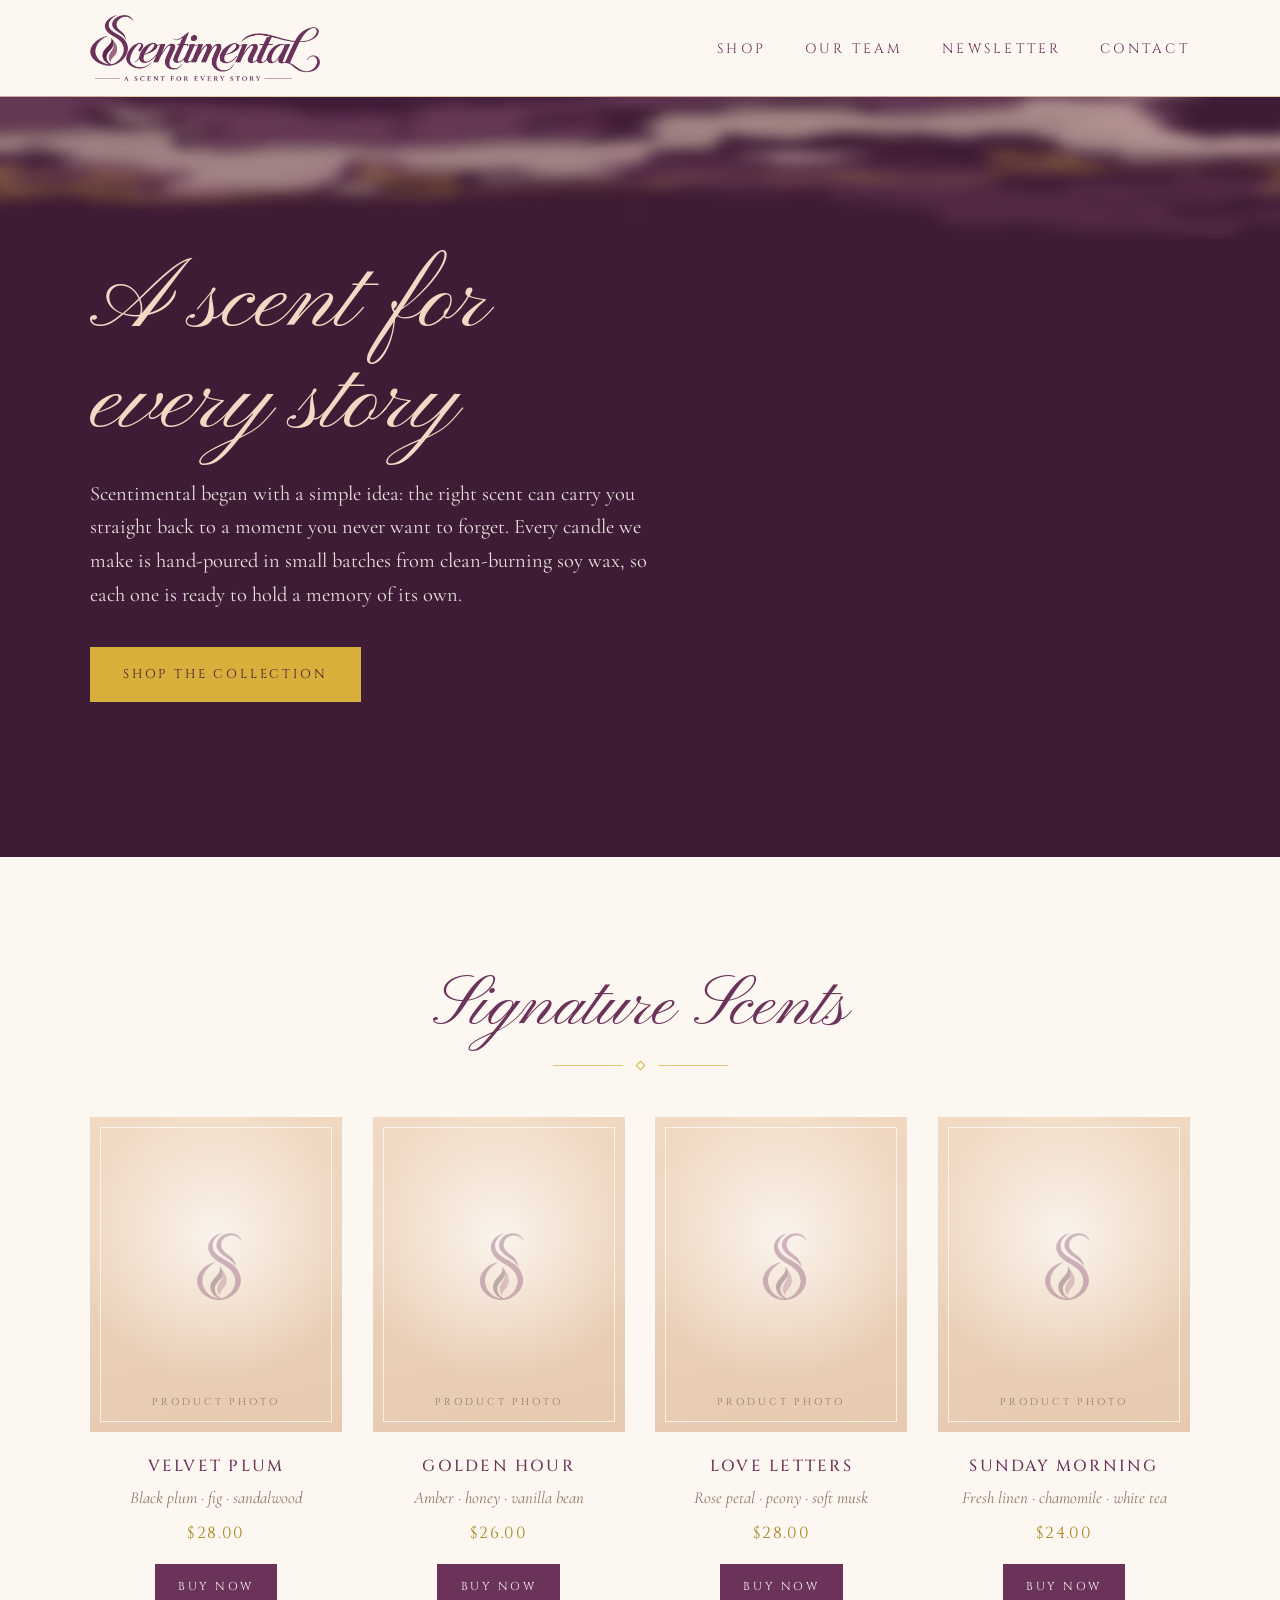
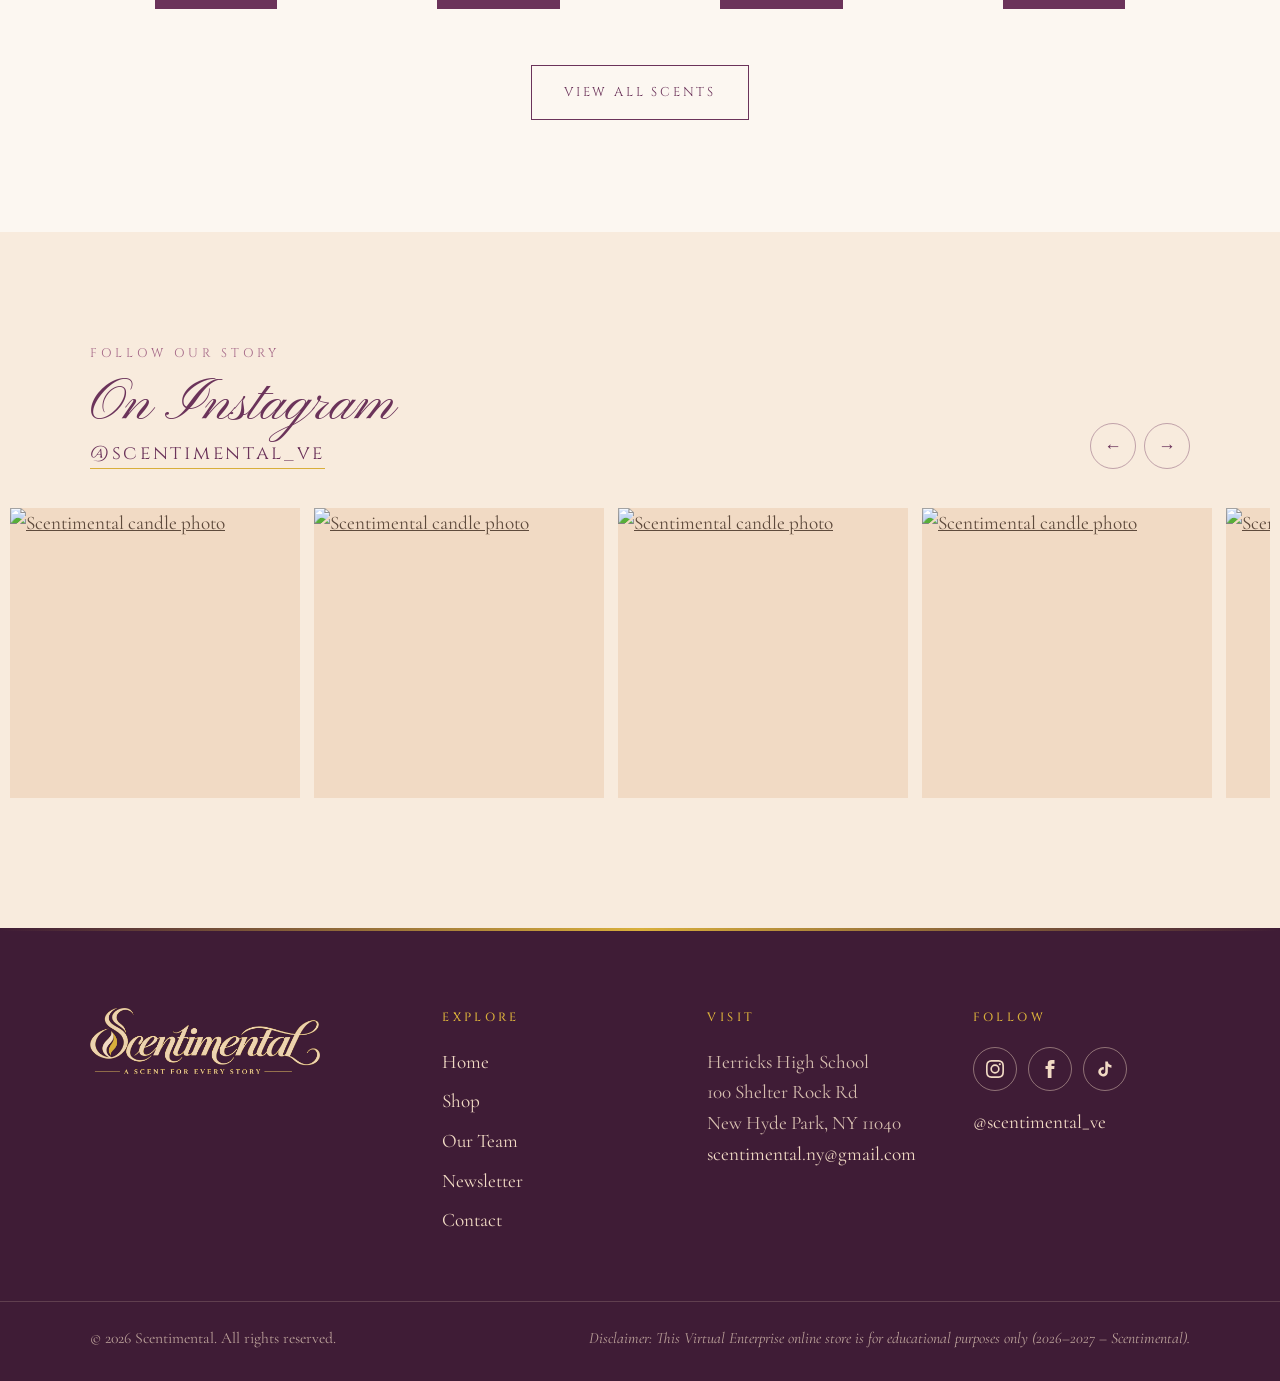
==== index.html @ 3fdb7b04 "oops i just realized this whole time it was not moved into the right folder" ====
<!doctype html>
<html lang="en">
<head>
  <meta charset="utf-8">
  <meta name="viewport" content="width=device-width, initial-scale=1">
  <title>Scentimental | A Scent for Every Story</title>
  <meta name="description" content="Hand-poured soy candles from Scentimental. A scent for every story.">
  <link rel="icon" type="image/png" href="assets/favicon.png">
  <link rel="preconnect" href="https://fonts.googleapis.com">
  <link rel="preconnect" href="https://fonts.gstatic.com" crossorigin>
  <link href="https://fonts.googleapis.com/css2?family=Cinzel:wght@400;500;600&family=Cormorant+Garamond:ital,wght@0,400;0,500;0,600;1,400;1,500&family=Pinyon+Script&display=swap" rel="stylesheet">
  <link rel="stylesheet" href="css/style.css">
</head>
<body>

  <header class="site-header">
    <div class="wrap">
      <a class="brand" href="index.html" aria-label="Scentimental home">
        <img src="assets/logo-wordmark.png" alt="Scentimental — A Scent for Every Story">
      </a>
      <button class="nav-toggle" aria-label="Open menu" aria-expanded="false" aria-controls="site-nav">
        <span></span><span></span><span></span>
      </button>
      <nav class="nav" id="site-nav" aria-label="Main">
        <ul><li><a href="shop.html">Shop</a></li><li><a href="team.html">Our Team</a></li><li><a href="newsletter.html">Newsletter</a></li><li><a href="contact.html">Contact</a></li></ul>
      </nav>
    </div>
    <div class="smoke" aria-hidden="true">
      <svg viewBox="0 0 1440 190" preserveAspectRatio="none" aria-hidden="true">
        <defs>
          <filter id="smokeA" x="-10%" y="-40%" width="120%" height="180%">
            <feTurbulence type="fractalNoise" baseFrequency="0.0045 0.035" numOctaves="3" seed="7"/>
            <feDisplacementMap in="SourceGraphic" scale="85" xChannelSelector="R" yChannelSelector="G"/>
            <feGaussianBlur stdDeviation="7"/>
          </filter>
        </defs>
        <g filter="url(#smokeA)"><path d="M-40 40 C 220 10, 380 90, 620 50 S 1020 10, 1240 60 S 1480 40, 1500 30" stroke="#A46787" stroke-width="26" stroke-opacity="0.38" fill="none" stroke-linecap="round"/><path d="M-40 80 C 160 50, 420 120, 700 85 S 1100 40, 1480 95" stroke="#F1DAC4" stroke-width="34" stroke-opacity="0.55" fill="none" stroke-linecap="round"/><path d="M100 120 C 340 90, 520 150, 820 115 S 1180 90, 1400 130" stroke="#D9AF3B" stroke-width="10" stroke-opacity="0.35" fill="none" stroke-linecap="round"/></g>
      </svg><svg viewBox="0 0 1440 190" preserveAspectRatio="none" aria-hidden="true">
        <defs>
          <filter id="smokeB" x="-10%" y="-40%" width="120%" height="180%">
            <feTurbulence type="fractalNoise" baseFrequency="0.0045 0.035" numOctaves="3" seed="23"/>
            <feDisplacementMap in="SourceGraphic" scale="85" xChannelSelector="R" yChannelSelector="G"/>
            <feGaussianBlur stdDeviation="7"/>
          </filter>
        </defs>
        <g filter="url(#smokeB)"><path d="M-40 60 C 260 100, 500 30, 760 70 S 1160 120, 1500 55" stroke="#6B335A" stroke-width="14" stroke-opacity="0.22" fill="none" stroke-linecap="round"/><path d="M60 105 C 300 140, 600 70, 900 110 S 1260 150, 1480 100" stroke="#A46787" stroke-width="22" stroke-opacity="0.28" fill="none" stroke-linecap="round"/></g>
      </svg>
    </div>
  </header>

  <main>

    <section class="hero" style="background-image:url('https://images.unsplash.com/photo-1476900164809-ff19b8ae5968?auto=format&fit=crop&w=2000&q=75')">
      <div class="wrap">
        <div class="hero-copy">
          <h1>A scent for every story</h1>
          <p>Scentimental began with a simple idea: the right scent can carry you straight back to a moment you never want to forget. Every candle we make is hand-poured in small batches from clean-burning soy wax, so each one is ready to hold a memory of its own.</p>
          <a class="btn btn--gold" href="shop.html">Shop the Collection</a>
        </div>
      </div>
    </section>

    <section class="section">
      <div class="wrap">
        <header class="section-head reveal">
          <h2 class="script-title">Signature Scents</h2>
          <div class="rule"><span></span></div>
        </header>
        <div class="products">
        <article class="product reveal">
          <div class="product-photo"><img src="assets/logo-mark.png" alt=""><small>Product photo</small></div>
          <h3>Velvet Plum</h3>
          <p class="notes">Black plum &middot; fig &middot; sandalwood</p>
          
          <p class="price">$28.00</p>
          <a class="btn btn--sm" href="#" aria-label="Buy Velvet Plum">Buy Now</a>
        </article>
        <article class="product reveal">
          <div class="product-photo"><img src="assets/logo-mark.png" alt=""><small>Product photo</small></div>
          <h3>Golden Hour</h3>
          <p class="notes">Amber &middot; honey &middot; vanilla bean</p>
          
          <p class="price">$26.00</p>
          <a class="btn btn--sm" href="#" aria-label="Buy Golden Hour">Buy Now</a>
        </article>
        <article class="product reveal">
          <div class="product-photo"><img src="assets/logo-mark.png" alt=""><small>Product photo</small></div>
          <h3>Love Letters</h3>
          <p class="notes">Rose petal &middot; peony &middot; soft musk</p>
          
          <p class="price">$28.00</p>
          <a class="btn btn--sm" href="#" aria-label="Buy Love Letters">Buy Now</a>
        </article>
        <article class="product reveal">
          <div class="product-photo"><img src="assets/logo-mark.png" alt=""><small>Product photo</small></div>
          <h3>Sunday Morning</h3>
          <p class="notes">Fresh linen &middot; chamomile &middot; white tea</p>
          
          <p class="price">$24.00</p>
          <a class="btn btn--sm" href="#" aria-label="Buy Sunday Morning">Buy Now</a>
        </article>
        </div>
        <div class="center-cta reveal"><a class="btn btn--ghost" href="shop.html">View All Scents</a></div>
      </div>
    </section>

    <section class="section section--sand">
      <div class="wrap">
        <div class="insta-head reveal">
          <div>
            <p class="eyebrow">Follow our story</p>
            <h2 class="script-title">On Instagram</h2>
            <a class="insta-handle" href="https://www.instagram.com/scentimental_ve/" target="_blank" rel="noopener">@scentimental_ve</a>
          </div>
          <div class="insta-controls">
            <button type="button" data-scroll="-1" aria-label="Scroll gallery left">&larr;</button>
            <button type="button" data-scroll="1" aria-label="Scroll gallery right">&rarr;</button>
          </div>
        </div>
      </div>
      <div class="insta-track">
        <a href="https://www.instagram.com/scentimental_ve/" target="_blank" rel="noopener" aria-label="View post on Instagram"><img src="https://images.unsplash.com/photo-1613068431228-8cb6a1e92573?auto=format&fit=crop&w=600&h=600&q=70" alt="Scentimental candle photo" loading="lazy"></a>
        <a href="https://www.instagram.com/scentimental_ve/" target="_blank" rel="noopener" aria-label="View post on Instagram"><img src="https://images.unsplash.com/photo-1602952706017-f3cc19eb98af?auto=format&fit=crop&w=600&h=600&q=70" alt="Scentimental candle photo" loading="lazy"></a>
        <a href="https://www.instagram.com/scentimental_ve/" target="_blank" rel="noopener" aria-label="View post on Instagram"><img src="https://images.unsplash.com/photo-1643716991951-285e23e35961?auto=format&fit=crop&w=600&h=600&q=70" alt="Scentimental candle photo" loading="lazy"></a>
        <a href="https://www.instagram.com/scentimental_ve/" target="_blank" rel="noopener" aria-label="View post on Instagram"><img src="https://images.unsplash.com/photo-1707839568938-f9b50bb88454?auto=format&fit=crop&w=600&h=600&q=70" alt="Scentimental candle photo" loading="lazy"></a>
        <a href="https://www.instagram.com/scentimental_ve/" target="_blank" rel="noopener" aria-label="View post on Instagram"><img src="https://images.unsplash.com/photo-1760804876257-f073f77f2bcf?auto=format&fit=crop&w=600&h=600&q=70" alt="Scentimental candle photo" loading="lazy"></a>
        <a href="https://www.instagram.com/scentimental_ve/" target="_blank" rel="noopener" aria-label="View post on Instagram"><img src="https://images.unsplash.com/photo-1601479604588-68d9e6d386b5?auto=format&fit=crop&w=600&h=600&q=70" alt="Scentimental candle photo" loading="lazy"></a>
        <a href="https://www.instagram.com/scentimental_ve/" target="_blank" rel="noopener" aria-label="View post on Instagram"><img src="https://images.unsplash.com/photo-1707839568443-912e7206c726?auto=format&fit=crop&w=600&h=600&q=70" alt="Scentimental candle photo" loading="lazy"></a>
        <a href="https://www.instagram.com/scentimental_ve/" target="_blank" rel="noopener" aria-label="View post on Instagram"><img src="https://images.unsplash.com/photo-1637508858752-f047b38a0dd8?auto=format&fit=crop&w=600&h=600&q=70" alt="Scentimental candle photo" loading="lazy"></a>
        <a href="https://www.instagram.com/scentimental_ve/" target="_blank" rel="noopener" aria-label="View post on Instagram"><img src="https://images.unsplash.com/photo-1602523961358-f9f03dd557db?auto=format&fit=crop&w=600&h=600&q=70" alt="Scentimental candle photo" loading="lazy"></a>
      </div>
    </section>

  </main>

  <footer class="site-footer">
    <div class="wrap footer-grid">
      <div class="footer-brand">
        <a href="index.html"><img src="assets/logo-wordmark-light.png" alt="Scentimental"></a>
      </div>
      <div>
        <h4>Explore</h4>
        <ul><li><a href="index.html">Home</a></li><li><a href="shop.html">Shop</a></li><li><a href="team.html">Our Team</a></li><li><a href="newsletter.html">Newsletter</a></li><li><a href="contact.html">Contact</a></li></ul>
      </div>
      <div>
        <h4>Visit</h4>
        <address>
          Herricks High School<br>
          100 Shelter Rock Rd<br>
          New Hyde Park, NY 11040<br>
          <a href="mailto:scentimental.ny@gmail.com">scentimental.ny@gmail.com</a>
        </address>
      </div>
      <div>
        <h4>Follow</h4>
        <div class="socials"><a href="https://www.instagram.com/scentimental_ve/" target="_blank" rel="noopener" aria-label="Scentimental on Instagram"><svg viewBox="0 0 24 24" aria-hidden="true"><path d="M12 2.2c3.2 0 3.6 0 4.8.1 3.3.1 4.8 1.7 4.9 4.9.1 1.3.1 1.6.1 4.8s0 3.6-.1 4.8c-.1 3.2-1.7 4.8-4.9 4.9-1.3.1-1.6.1-4.8.1s-3.6 0-4.8-.1c-3.3-.1-4.8-1.7-4.9-4.9C2.2 15.6 2.2 15.2 2.2 12s0-3.6.1-4.8C2.4 3.9 3.9 2.4 7.2 2.3 8.4 2.2 8.8 2.2 12 2.2zM12 0C8.7 0 8.3 0 7.1.1 2.7.3.3 2.7.1 7.1 0 8.3 0 8.7 0 12s0 3.7.1 4.9c.2 4.4 2.6 6.8 7 7 1.2.1 1.6.1 4.9.1s3.7 0 4.9-.1c4.4-.2 6.8-2.6 7-7 .1-1.2.1-1.6.1-4.9s0-3.7-.1-4.9c-.2-4.4-2.6-6.8-7-7C15.7 0 15.3 0 12 0zm0 5.8a6.2 6.2 0 100 12.4 6.2 6.2 0 000-12.4zM12 16a4 4 0 110-8 4 4 0 010 8zm6.4-11.8a1.4 1.4 0 100 2.9 1.4 1.4 0 000-2.9z"/></svg></a><a href="https://www.facebook.com/" target="_blank" rel="noopener" aria-label="Scentimental on Facebook"><svg viewBox="0 0 24 24" aria-hidden="true"><path d="M9 8H6v4h3v12h5V12h3.6l.4-4h-4V6.3c0-1 .2-1.3 1.1-1.3H18V0h-3.8C10.6 0 9 1.6 9 4.6V8z"/></svg></a><a href="https://www.tiktok.com/" target="_blank" rel="noopener" aria-label="Scentimental on TikTok"><svg viewBox="0 0 24 24" aria-hidden="true"><path d="M19.6 6.7a4.8 4.8 0 01-3.8-4.2V2h-3.4v13.7a2.9 2.9 0 01-5.2 1.7 2.9 2.9 0 013.2-4.5V9.4a6.3 6.3 0 00-5.4 10.7 6.3 6.3 0 0010.8-4.4V8.7a8.2 8.2 0 004.8 1.5V6.8a4.8 4.8 0 01-1-.1z"/></svg></a></div>
        <p style="margin:1rem 0 0"><a href="https://www.instagram.com/scentimental_ve/" target="_blank" rel="noopener">@scentimental_ve</a></p>
      </div>
    </div>
    <div class="footer-base">
      <div class="wrap">
        <span>&copy; <span data-year>2026</span> Scentimental. All rights reserved.</span>
        <span class="disclaimer">Disclaimer: This Virtual Enterprise online store is for educational purposes only (2026&ndash;2027 &ndash; Scentimental).</span>
      </div>
    </div>
  </footer>

  <script src="js/main.js"></script>
</body>
</html>
---- css/style.css ----
/* ==========================================================
   Scentimental — "A Scent for Every Story"
   Palette
     light brown   #F1DAC4
     medium brown  #8F7663
     gold          #D9AF3B
     plum (logo)   #6B335A
     light purple  #A46787
   Type (matched to the logo)
     script   Pinyon Script   – the "Scentimental" wordmark
     caps     Cinzel          – the "A SCENT FOR EVERY STORY" tagline
     text     Cormorant Garamond
   ========================================================== */

:root {
  --sand: #F1DAC4;
  --sand-soft: #F8EBDD;
  --paper: #FCF7F1;
  --umber: #8F7663;
  --umber-deep: #5E4A3C;
  --gold: #D9AF3B;
  --gold-deep: #A9831F;
  --plum: #6B335A;
  --plum-deep: #3F1C36;
  --mauve: #A46787;
  --mauve-soft: #E9D3DA;

  --script: "Pinyon Script", cursive;
  --caps: "Cinzel", Georgia, serif;
  --text: "Cormorant Garamond", Georgia, serif;

  --wrap: 1180px;
  --gutter: clamp(16px, 4vw, 40px);
}

*,
*::before,
*::after { box-sizing: border-box; }

html { scroll-behavior: smooth; }

body {
  margin: 0;
  background: var(--paper);
  color: var(--umber-deep);
  font-family: var(--text);
  font-size: 1.2rem;
  line-height: 1.65;
  -webkit-font-smoothing: antialiased;
  overflow-x: hidden;
}

img { max-width: 100%; display: block; }
a { color: inherit; }

.wrap {
  width: 100%;
  max-width: var(--wrap);
  margin: 0 auto;
  padding: 0 var(--gutter);
}

/* ---------- shared type ---------- */

.eyebrow {
  font-family: var(--caps);
  font-size: .78rem;
  letter-spacing: .32em;
  text-transform: uppercase;
  color: var(--mauve);
  margin: 0 0 .6rem;
}

.script-title {
  font-family: var(--script);
  font-weight: 400;
  color: var(--plum);
  font-size: clamp(2.8rem, 6vw, 4.4rem);
  line-height: 1.1;
  margin: 0;
}

.section-head {
  text-align: center;
  margin: 0 auto 3rem;
  max-width: 640px;
}

.section-head p {
  margin: .8rem 0 0;
  color: var(--umber);
  font-style: italic;
}

/* the ruled line + gold diamond under titles, borrowed from the tagline rules */
.rule {
  display: flex;
  align-items: center;
  justify-content: center;
  gap: 14px;
  margin: 1rem auto 0;
  color: var(--gold);
}
.rule::before,
.rule::after {
  content: "";
  height: 1px;
  width: 70px;
  background: currentColor;
  opacity: .7;
}
.rule span {
  width: 7px;
  height: 7px;
  transform: rotate(45deg);
  border: 1px solid currentColor;
}

/* ---------- buttons ---------- */

.btn {
  display: inline-flex;
  align-items: center;
  justify-content: center;
  gap: .6em;
  font-family: var(--caps);
  font-size: .8rem;
  letter-spacing: .22em;
  text-transform: uppercase;
  text-decoration: none;
  padding: 1rem 2rem;
  border: 1px solid var(--plum);
  background: var(--plum);
  color: var(--paper);
  cursor: pointer;
  transition: background .3s, color .3s, border-color .3s;
}
.btn:hover { background: var(--plum-deep); border-color: var(--plum-deep); }

.btn--gold {
  background: var(--gold);
  border-color: var(--gold);
  color: var(--plum-deep);
}
.btn--gold:hover { background: #E7C25A; border-color: #E7C25A; }

.btn--ghost {
  background: transparent;
  color: var(--plum);
}
.btn--ghost:hover { background: var(--plum); color: var(--paper); }

.btn--sm { padding: .75rem 1.4rem; font-size: .72rem; }

/* ---------- announcement + header ---------- */

.announce {
  background: var(--plum-deep);
  color: var(--sand);
  text-align: center;
  font-family: var(--caps);
  font-size: .68rem;
  letter-spacing: .28em;
  text-transform: uppercase;
  padding: .55rem var(--gutter);
}
.announce em { color: var(--gold); font-style: normal; }

.site-header {
  position: relative;
  z-index: 20;
  background: var(--paper);
  border-bottom: 1px solid rgba(169, 131, 31, .35);
}

.site-header .wrap {
  display: flex;
  align-items: center;
  justify-content: space-between;
  gap: 2rem;
  min-height: 96px;
}

.brand img { height: 66px; width: auto; }

.nav ul {
  list-style: none;
  display: flex;
  gap: clamp(1.4rem, 3vw, 2.8rem);
  margin: 0;
  padding: 0;
}

.nav a {
  position: relative;
  font-family: var(--caps);
  font-size: .85rem;
  letter-spacing: .24em;
  text-transform: uppercase;
  text-decoration: none;
  color: var(--plum);
  padding: .4rem 0;
}
.nav a::after {
  content: "";
  position: absolute;
  left: 50%;
  bottom: -2px;
  width: 0;
  height: 1px;
  background: var(--gold);
  transition: width .35s, left .35s;
}
.nav a:hover::after,
.nav a[aria-current="page"]::after { width: 100%; left: 0; }
.nav a[aria-current="page"] { color: var(--plum-deep); }

.nav-toggle {
  display: none;
  background: none;
  border: 0;
  padding: 10px;
  cursor: pointer;
}
.nav-toggle span {
  display: block;
  width: 26px;
  height: 1.5px;
  background: var(--plum);
  margin: 6px 0;
  transition: transform .3s, opacity .3s;
}

/* smoke curling out from under the navbar */
.smoke {
  position: absolute;
  left: 0;
  right: 0;
  top: 100%;
  height: 150px;
  overflow: hidden;
  pointer-events: none;
}
.smoke svg {
  position: absolute;
  top: -30px;
  left: -10%;
  width: 120%;
  height: 190px;
  animation: drift 26s ease-in-out infinite alternate;
}
.smoke svg + svg {
  animation-duration: 34s;
  animation-direction: alternate-reverse;
  opacity: .7;
}
@keyframes drift {
  from { transform: translateX(-3%) scaleY(1); }
  to   { transform: translateX(3%)  scaleY(1.12); }
}

/* ---------- page banner (inner pages) ---------- */

.page-banner {
  position: relative;
  text-align: center;
  padding: clamp(5rem, 10vw, 7.5rem) var(--gutter) clamp(3rem, 6vw, 4.5rem);
  background:
    radial-gradient(ellipse at 15% 0%, rgba(164, 103, 135, .22), transparent 55%),
    radial-gradient(ellipse at 90% 100%, rgba(217, 175, 59, .18), transparent 50%),
    var(--sand-soft);
  border-bottom: 1px solid rgba(169, 131, 31, .3);
}
.page-banner p {
  max-width: 560px;
  margin: 1rem auto 0;
  font-style: italic;
  color: var(--umber);
}

/* ---------- hero ---------- */

.hero {
  position: relative;
  min-height: min(88vh, 760px);
  display: flex;
  align-items: center;
  color: var(--paper);
  background: var(--plum-deep) center / cover no-repeat;
}
.hero::before {
  content: "";
  position: absolute;
  inset: 0;
  background:
    linear-gradient(90deg, rgba(63, 28, 54, .88) 0%, rgba(63, 28, 54, .62) 45%, rgba(63, 28, 54, .1) 100%),
    linear-gradient(0deg, rgba(63, 28, 54, .45), transparent 40%);
}
.hero .wrap { position: relative; padding-top: 5rem; padding-bottom: 5rem; }

.hero-copy { max-width: 560px; }
.hero .eyebrow { color: var(--gold); }

.hero h1 {
  font-family: var(--script);
  font-weight: 400;
  font-size: clamp(3.4rem, 8vw, 6.2rem);
  line-height: 1.02;
  margin: 0 0 1.4rem;
  color: var(--sand);
}
.hero h1 .amp { color: var(--gold); }

.hero p {
  font-size: 1.28rem;
  color: rgba(252, 247, 241, .9);
  margin: 0 0 2.2rem;
}

.hero-sign {
  display: block;
  margin-top: -1.2rem;
  margin-bottom: 2.2rem;
  font-family: var(--script);
  font-size: 1.8rem;
  color: var(--gold);
}

/* ---------- product cards ---------- */

.section { padding: clamp(4.5rem, 9vw, 7rem) 0; }
.section--sand { background: var(--sand-soft); }

.products {
  display: grid;
  grid-template-columns: repeat(4, 1fr);
  gap: clamp(1.2rem, 2.4vw, 2rem);
}

.product { display: flex; flex-direction: column; text-align: center; }

.product-photo {
  position: relative;
  aspect-ratio: 4 / 5;
  background:
    radial-gradient(circle at 50% 38%, rgba(252, 247, 241, .9), transparent 62%),
    linear-gradient(170deg, var(--sand), #E6C9AF);
  display: grid;
  place-items: center;
  overflow: hidden;
  margin-bottom: 1.3rem;
}
.product-photo::after {
  content: "";
  position: absolute;
  inset: 10px;
  border: 1px solid rgba(255, 255, 255, .7);
  pointer-events: none;
}
.product-photo img {
  width: 34%;
  opacity: .32;
  transition: transform .6s, opacity .6s;
}
.product:hover .product-photo img { transform: translateY(-6px); opacity: .45; }
.product-photo small {
  position: absolute;
  bottom: 22px;
  left: 0;
  right: 0;
  font-family: var(--caps);
  font-size: .62rem;
  letter-spacing: .3em;
  text-transform: uppercase;
  color: var(--umber);
}

.tag {
  position: absolute;
  top: 20px;
  left: 20px;
  z-index: 1;
  font-family: var(--caps);
  font-size: .6rem;
  letter-spacing: .2em;
  text-transform: uppercase;
  background: var(--plum);
  color: var(--sand);
  padding: .35rem .7rem;
}

.product h3 {
  font-family: var(--caps);
  font-weight: 500;
  font-size: 1rem;
  letter-spacing: .14em;
  text-transform: uppercase;
  color: var(--plum);
  margin: 0 0 .3rem;
}
.product .notes {
  font-style: italic;
  color: var(--umber);
  font-size: 1.05rem;
  margin: 0 0 .5rem;
}
.product .desc {
  font-size: 1.05rem;
  margin: 0 0 .8rem;
  line-height: 1.5;
}
.product .price {
  font-family: var(--caps);
  font-size: 1rem;
  letter-spacing: .1em;
  color: var(--gold-deep);
  margin: 0 0 1.1rem;
}
.product .btn { margin-top: auto; align-self: center; }

.center-cta { text-align: center; margin-top: 3.5rem; }

/* ---------- shop extras ---------- */

.filters {
  display: flex;
  flex-wrap: wrap;
  justify-content: center;
  gap: .6rem;
  margin: -1rem 0 3rem;
}
.filters button {
  font-family: var(--caps);
  font-size: .72rem;
  letter-spacing: .2em;
  text-transform: uppercase;
  background: transparent;
  color: var(--plum);
  border: 1px solid rgba(107, 51, 90, .35);
  padding: .65rem 1.2rem;
  cursor: pointer;
  transition: all .25s;
}
.filters button:hover { border-color: var(--plum); }
.filters button[aria-pressed="true"] { background: var(--plum); color: var(--sand); border-color: var(--plum); }

.product[hidden] { display: none; }

.perks {
  display: grid;
  grid-template-columns: repeat(3, 1fr);
  border-top: 1px solid rgba(169, 131, 31, .35);
  border-bottom: 1px solid rgba(169, 131, 31, .35);
  margin-top: 5rem;
}
.perks div {
  padding: 2rem 1.5rem;
  text-align: center;
}
.perks div + div { border-left: 1px solid rgba(169, 131, 31, .35); }
.perks h4 {
  font-family: var(--caps);
  font-weight: 500;
  font-size: .8rem;
  letter-spacing: .24em;
  text-transform: uppercase;
  color: var(--plum);
  margin: 0 0 .4rem;
}
.perks p { margin: 0; font-size: 1.05rem; color: var(--umber); font-style: italic; }

.gift {
  display: grid;
  grid-template-columns: 1fr 1fr;
  margin-top: 5rem;
  background: var(--plum);
  color: var(--sand);
}
.gift-art {
  min-height: 340px;
  background: center / cover no-repeat;
}
.gift-copy { padding: clamp(2rem, 5vw, 4rem); align-self: center; }
.gift-copy .eyebrow { color: var(--gold); }
.gift-copy h2 {
  font-family: var(--script);
  font-weight: 400;
  font-size: clamp(2.6rem, 5vw, 3.6rem);
  line-height: 1.1;
  margin: 0 0 1rem;
  color: var(--sand);
}
.gift-copy p { margin: 0 0 1rem; color: rgba(241, 218, 196, .88); }
.gift-copy .price { font-family: var(--caps); color: var(--gold); letter-spacing: .1em; margin-bottom: 1.6rem; }

/* ---------- instagram ---------- */

.insta-head {
  display: flex;
  align-items: flex-end;
  justify-content: space-between;
  gap: 2rem;
  margin-bottom: 2.4rem;
}
.insta-head .script-title { font-size: clamp(2.4rem, 5vw, 3.6rem); }
.insta-handle {
  font-family: var(--caps);
  letter-spacing: .14em;
  color: var(--plum);
  text-decoration: none;
  border-bottom: 1px solid var(--gold);
  padding-bottom: 2px;
}
.insta-handle:hover { color: var(--mauve); }

.insta-controls { display: flex; gap: .5rem; }
.insta-controls button {
  width: 46px;
  height: 46px;
  border-radius: 50%;
  border: 1px solid rgba(107, 51, 90, .4);
  background: transparent;
  color: var(--plum);
  font-size: 1.1rem;
  cursor: pointer;
  transition: all .25s;
}
.insta-controls button:hover { background: var(--plum); color: var(--sand); border-color: var(--plum); }

.insta-track {
  display: grid;
  grid-auto-flow: column;
  grid-auto-columns: clamp(220px, 24vw, 290px);
  gap: 14px;
  overflow-x: auto;
  scroll-snap-type: x mandatory;
  scrollbar-width: thin;
  scrollbar-color: var(--mauve) transparent;
  padding: 0 var(--gutter) 18px;
  max-width: calc(var(--wrap) + 2 * var(--gutter));
  margin: 0 auto;
}
.insta-track a {
  position: relative;
  aspect-ratio: 1;
  scroll-snap-align: start;
  overflow: hidden;
  background: var(--sand);
}
.insta-track img {
  width: 100%;
  height: 100%;
  object-fit: cover;
  transition: transform .7s;
}
.insta-track a::after {
  content: "";
  position: absolute;
  inset: 0;
  background: rgba(63, 28, 54, .55) url("../assets/icon-instagram-light.svg") center / 34px no-repeat;
  opacity: 0;
  transition: opacity .35s;
}
.insta-track a:hover img { transform: scale(1.06); }
.insta-track a:hover::after,
.insta-track a:focus-visible::after { opacity: 1; }

/* ---------- team ---------- */

.group-photo {
  position: relative;
  aspect-ratio: 21 / 9;
  max-width: 1040px;
  margin: 0 auto;
  background:
    radial-gradient(ellipse at 50% 45%, rgba(252, 247, 241, .85), transparent 65%),
    linear-gradient(160deg, var(--sand), var(--mauve-soft));
  display: grid;
  place-items: center;
  text-align: center;
  outline: 1px solid rgba(169, 131, 31, .5);
  outline-offset: 10px;
}
.group-photo img { width: 70px; opacity: .4; margin: 0 auto .8rem; }
.group-photo span {
  font-family: var(--caps);
  font-size: .72rem;
  letter-spacing: .3em;
  text-transform: uppercase;
  color: var(--umber);
}
.group-caption {
  text-align: center;
  font-style: italic;
  color: var(--umber);
  margin: 2rem 0 0;
}

.dept { padding: 4.5rem 0 0; }
.dept:last-of-type { padding-bottom: 6rem; }

.dept-head {
  display: flex;
  align-items: baseline;
  gap: 1.2rem;
  margin-bottom: 2.4rem;
}
.dept-head .num {
  font-family: var(--caps);
  font-size: .8rem;
  letter-spacing: .2em;
  color: var(--gold-deep);
}
.dept-head h2 {
  font-family: var(--script);
  font-weight: 400;
  font-size: clamp(2.4rem, 4.5vw, 3.2rem);
  color: var(--plum);
  margin: 0;
  line-height: 1.1;
  white-space: nowrap;
}
.dept-head::after {
  content: "";
  flex: 1;
  height: 1px;
  background: linear-gradient(90deg, rgba(169, 131, 31, .55), transparent);
  align-self: center;
}

.people {
  display: grid;
  grid-template-columns: repeat(5, 1fr);
  gap: clamp(1rem, 2.4vw, 2rem);
}
.people--3 { grid-template-columns: repeat(3, minmax(0, 260px)); justify-content: center; gap: clamp(1.4rem, 4vw, 3.5rem); }
.people--2 { grid-template-columns: repeat(2, minmax(0, 240px)); justify-content: center; gap: clamp(1.4rem, 4vw, 3.5rem); }
.people--3s { grid-template-columns: repeat(3, minmax(0, 240px)); justify-content: center; gap: clamp(1.4rem, 4vw, 3.5rem); }

.person { text-align: center; }
.portrait {
  aspect-ratio: 3 / 4;
  border-radius: 999px 999px 0 0;
  background:
    radial-gradient(circle at 50% 36%, rgba(252, 247, 241, .9) 0 18%, transparent 19%),
    radial-gradient(ellipse at 50% 100%, rgba(252, 247, 241, .75) 0 38%, transparent 39%),
    linear-gradient(170deg, var(--sand), #E2C3AC);
  border: 1px solid rgba(169, 131, 31, .45);
  outline: 1px solid rgba(169, 131, 31, .25);
  outline-offset: 5px;
  margin: 6px 6px 1.3rem;
}
.people--5 .portrait,
.people .portrait { }
.person h3 {
  font-family: var(--caps);
  font-weight: 500;
  font-size: .95rem;
  letter-spacing: .12em;
  color: var(--plum);
  margin: 0;
}
.person p {
  margin: .15rem 0 0;
  font-style: italic;
  color: var(--umber);
  font-size: 1.05rem;
  line-height: 1.4;
}

/* ---------- newsletter ---------- */

.issues {
  display: grid;
  grid-template-columns: repeat(2, minmax(0, 420px));
  justify-content: center;
  gap: clamp(1.6rem, 4vw, 3.4rem);
}
.issue-cover {
  position: relative;
  aspect-ratio: 8.5 / 11;
  background: var(--paper);
  border: 1px solid rgba(143, 118, 99, .3);
  box-shadow: 0 1px 0 rgba(143, 118, 99, .2), 10px 12px 0 -1px var(--sand), 10px 12px 0 0 rgba(143, 118, 99, .25);
  padding: 9%;
  display: flex;
  flex-direction: column;
  transition: transform .4s;
}
.issue:hover .issue-cover { transform: translateY(-6px) rotate(-.4deg); }
.issue-cover .masthead {
  text-align: center;
  border-bottom: 1px solid var(--gold);
  padding-bottom: 6%;
}
.issue-cover .masthead img { width: 66%; margin: 0 auto; }
.issue-cover .vol {
  display: flex;
  justify-content: space-between;
  font-family: var(--caps);
  font-size: .62rem;
  letter-spacing: .24em;
  text-transform: uppercase;
  color: var(--umber);
  padding: 4% 0;
  border-bottom: 1px solid rgba(143, 118, 99, .3);
}
.issue-cover .art {
  flex: 1;
  margin-top: 6%;
  background: linear-gradient(170deg, var(--sand), var(--mauve-soft));
  display: grid;
  place-items: center;
}
.issue-cover .art span {
  font-family: var(--caps);
  font-size: .62rem;
  letter-spacing: .3em;
  text-transform: uppercase;
  color: var(--umber);
}
.issue h3 {
  font-family: var(--caps);
  font-weight: 500;
  font-size: .95rem;
  letter-spacing: .14em;
  text-transform: uppercase;
  color: var(--plum);
  margin: 2rem 0 .2rem;
  text-align: center;
}
.issue p { margin: 0; text-align: center; font-style: italic; color: var(--umber); }

.coming-soon {
  text-align: center;
  margin-top: 5rem;
}
.coming-soon .script-title { font-size: clamp(3rem, 7vw, 5rem); }
.coming-soon p { font-style: italic; color: var(--umber); margin: .4rem 0 0; }

/* ---------- contact ---------- */

.contact-grid {
  display: grid;
  grid-template-columns: 1fr 1.1fr;
  gap: clamp(2.5rem, 6vw, 5.5rem);
  align-items: start;
}
.contact-list { list-style: none; margin: 0; padding: 0; }
.contact-list li {
  padding: 1.6rem 0;
  border-bottom: 1px solid rgba(169, 131, 31, .35);
}
.contact-list li:first-child { padding-top: 0; }
.contact-list h3 {
  font-family: var(--caps);
  font-weight: 500;
  font-size: .75rem;
  letter-spacing: .28em;
  text-transform: uppercase;
  color: var(--mauve);
  margin: 0 0 .4rem;
}
.contact-list p { margin: 0; font-size: 1.3rem; color: var(--plum-deep); line-height: 1.45; }
.contact-list a { text-decoration: none; border-bottom: 1px solid var(--gold); }
.contact-list a:hover { color: var(--mauve); }

.socials { display: flex; gap: .7rem; margin-top: .6rem; }
.socials a {
  width: 44px;
  height: 44px;
  display: grid;
  place-items: center;
  border-radius: 50%;
  border: 1px solid currentColor;
  color: var(--plum);
  transition: background .3s, color .3s;
}
.socials a:hover { background: var(--plum); color: var(--sand); }
.socials svg { width: 18px; height: 18px; fill: currentColor; }
.contact-list .socials a { border-bottom: 1px solid currentColor; }

.contact-media { display: grid; gap: 1.4rem; }
.school-photo {
  aspect-ratio: 16 / 10;
  background:
    radial-gradient(ellipse at 50% 45%, rgba(252, 247, 241, .85), transparent 65%),
    linear-gradient(160deg, var(--mauve-soft), var(--sand));
  display: grid;
  place-items: center;
  text-align: center;
  outline: 1px solid rgba(169, 131, 31, .5);
  outline-offset: 8px;
}
.school-photo img { width: 54px; opacity: .4; margin: 0 auto .7rem; }
.school-photo span {
  font-family: var(--caps);
  font-size: .68rem;
  letter-spacing: .28em;
  text-transform: uppercase;
  color: var(--umber);
}
.map {
  width: 100%;
  aspect-ratio: 16 / 9;
  border: 0;
  filter: sepia(.25) saturate(.85);
}

/* ---------- footer ---------- */

.site-footer {
  position: relative;
  background: var(--plum-deep);
  color: var(--sand);
  padding: 5rem 0 0;
  overflow: hidden;
}
.site-footer::before {
  content: "";
  position: absolute;
  top: 0;
  left: 0;
  right: 0;
  height: 3px;
  background: linear-gradient(90deg, transparent, var(--gold), transparent);
}
.footer-grid {
  display: grid;
  grid-template-columns: 1.4fr 1fr 1fr 1fr;
  gap: 3rem;
  padding-bottom: 3.5rem;
}
.footer-brand img { width: 230px; }
.footer-brand p {
  margin: 1.2rem 0 0;
  font-style: italic;
  color: rgba(241, 218, 196, .75);
  max-width: 300px;
}
.site-footer h4 {
  font-family: var(--caps);
  font-weight: 500;
  font-size: .75rem;
  letter-spacing: .28em;
  text-transform: uppercase;
  color: var(--gold);
  margin: 0 0 1.2rem;
}
.site-footer ul { list-style: none; margin: 0; padding: 0; }
.site-footer li { margin-bottom: .5rem; }
.site-footer a { text-decoration: none; color: var(--sand); transition: color .25s; }
.site-footer a:hover { color: var(--gold); }
.site-footer address { font-style: normal; color: rgba(241, 218, 196, .85); line-height: 1.6; }
.site-footer .socials a { color: var(--sand); border-color: rgba(241, 218, 196, .45); }
.site-footer .socials a:hover { background: var(--gold); color: var(--plum-deep); border-color: var(--gold); }

.footer-base {
  border-top: 1px solid rgba(241, 218, 196, .18);
  padding: 1.5rem 0 1.8rem;
  font-size: .98rem;
  color: rgba(241, 218, 196, .7);
}
.footer-base .wrap {
  display: flex;
  justify-content: space-between;
  gap: 1rem 2rem;
  flex-wrap: wrap;
}
.disclaimer { font-style: italic; }

/* ---------- reveal on scroll ---------- */

.reveal { opacity: 0; transform: translateY(24px); transition: opacity .9s ease, transform .9s ease; }
.reveal.in { opacity: 1; transform: none; }

@media (prefers-reduced-motion: reduce) {
  .reveal { opacity: 1; transform: none; transition: none; }
  .smoke svg { animation: none; }
  html { scroll-behavior: auto; }
}

/* ---------- responsive ---------- */

@media (max-width: 1000px) {
  .products { grid-template-columns: repeat(2, 1fr); }
  .people { grid-template-columns: repeat(3, 1fr); }
  .footer-grid { grid-template-columns: 1fr 1fr; }
  .footer-brand { grid-column: 1 / -1; }
}

@media (max-width: 820px) {
  .nav-toggle { display: block; }
  .nav {
    position: absolute;
    top: 100%;
    left: 0;
    right: 0;
    background: var(--paper);
    border-bottom: 1px solid rgba(169, 131, 31, .35);
    max-height: 0;
    overflow: hidden;
    transition: max-height .4s ease;
    z-index: 30;
  }
  .nav.open { max-height: 320px; }
  .nav ul { flex-direction: column; align-items: center; gap: 0; padding: 1rem 0 1.6rem; }
  .nav li a { display: block; padding: .9rem 0; }
  .nav-toggle[aria-expanded="true"] span:nth-child(1) { transform: translateY(7.5px) rotate(45deg); }
  .nav-toggle[aria-expanded="true"] span:nth-child(2) { opacity: 0; }
  .nav-toggle[aria-expanded="true"] span:nth-child(3) { transform: translateY(-7.5px) rotate(-45deg); }

  .brand img { height: 52px; }
  .site-header .wrap { min-height: 80px; }

  .contact-grid,
  .gift { grid-template-columns: 1fr; }
  .gift-art { min-height: 240px; }
  .perks { grid-template-columns: 1fr; }
  .perks div + div { border-left: 0; border-top: 1px solid rgba(169, 131, 31, .35); }
  .insta-head { flex-direction: column; align-items: flex-start; }
}

@media (max-width: 600px) {
  body { font-size: 1.12rem; }
  .products { grid-template-columns: 1fr 1fr; gap: 1.6rem .9rem; }
  .product .desc { display: none; }
  .product h3 { font-size: .82rem; }
  .people,
  .people--3,
  .people--3s,
  .people--2 { grid-template-columns: repeat(2, 1fr); gap: 1.6rem 1rem; }
  .issues { grid-template-columns: 1fr; }
  .footer-grid { grid-template-columns: 1fr; gap: 2.2rem; }
  .dept-head h2 { white-space: normal; }
  .hero::before { background: linear-gradient(0deg, rgba(63, 28, 54, .9), rgba(63, 28, 54, .55)); }
  .group-photo { aspect-ratio: 4 / 3; }
}

.map { background: var(--sand-soft); }
.directions {
  justify-self: start;
  font-family: var(--caps);
  font-size: .75rem;
  letter-spacing: .22em;
  text-transform: uppercase;
  text-decoration: none;
  color: var(--plum);
  border-bottom: 1px solid var(--gold);
  padding-bottom: 2px;
}
.directions:hover { color: var(--mauve); }

.hero-copy { animation: rise 1.2s ease both .15s; }
@keyframes rise { from { opacity: 0; transform: translateY(18px); } to { opacity: 1; transform: none; } }

@media (max-width: 600px) {
  .announce .sep,
  .announce .where { display: none; }
}
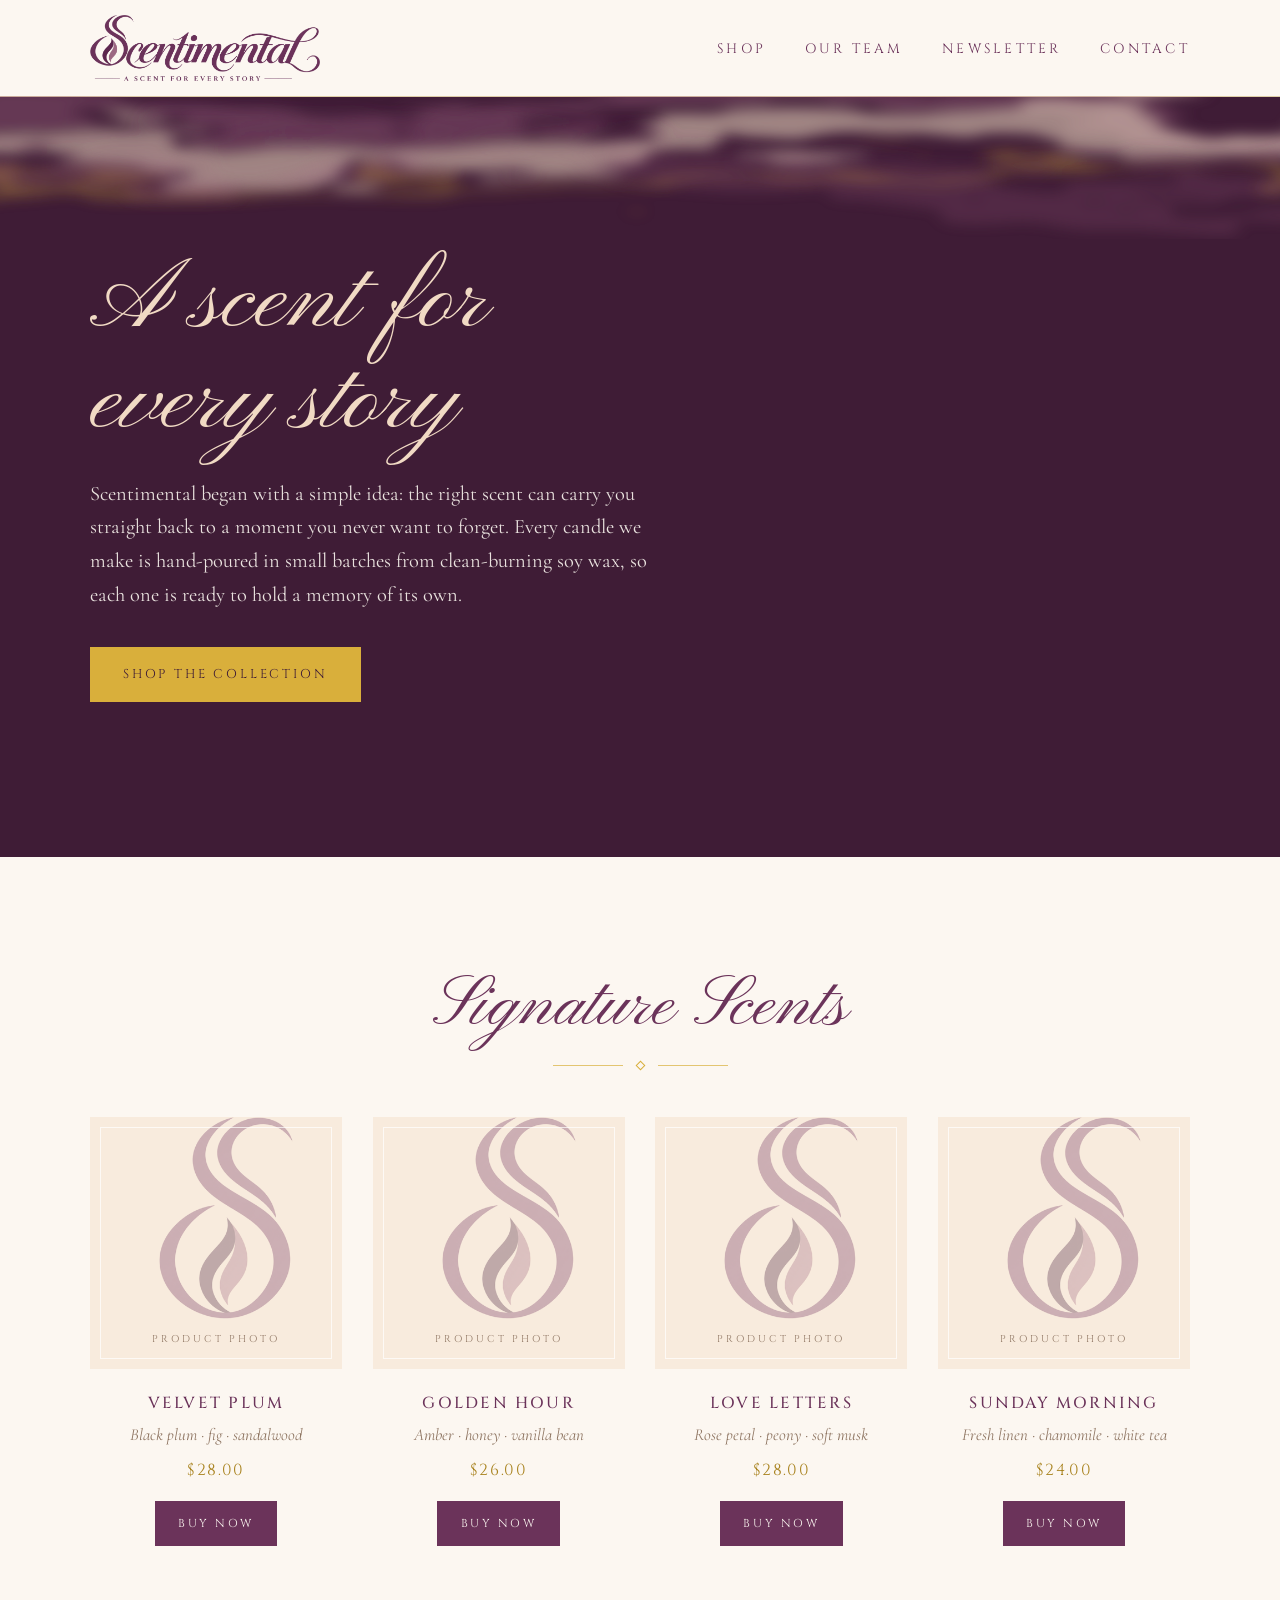
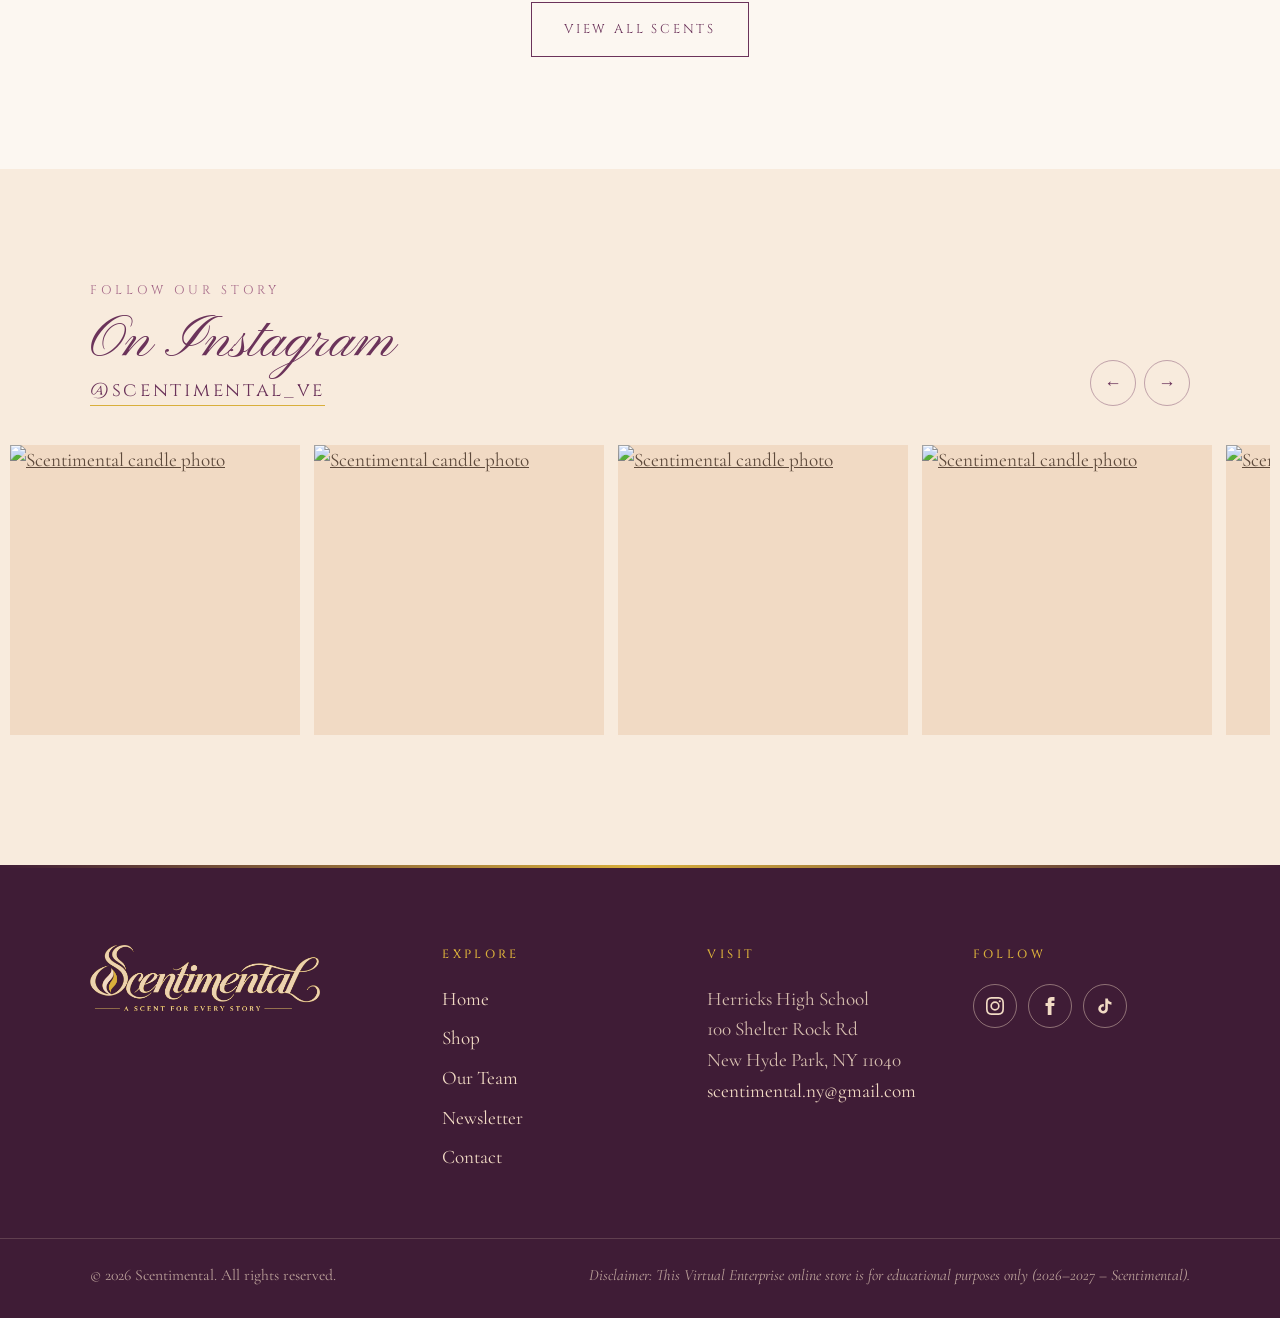
==== commit ae5d7eff: "add team pic, finish contact page, footers" ====
--- a/index.html
+++ b/index.html
@@ -153,8 +153,11 @@
       </div>
       <div>
         <h4>Follow</h4>
-        <div class="socials"><a href="https://www.instagram.com/scentimental_ve/" target="_blank" rel="noopener" aria-label="Scentimental on Instagram"><svg viewBox="0 0 24 24" aria-hidden="true"><path d="M12 2.2c3.2 0 3.6 0 4.8.1 3.3.1 4.8 1.7 4.9 4.9.1 1.3.1 1.6.1 4.8s0 3.6-.1 4.8c-.1 3.2-1.7 4.8-4.9 4.9-1.3.1-1.6.1-4.8.1s-3.6 0-4.8-.1c-3.3-.1-4.8-1.7-4.9-4.9C2.2 15.6 2.2 15.2 2.2 12s0-3.6.1-4.8C2.4 3.9 3.9 2.4 7.2 2.3 8.4 2.2 8.8 2.2 12 2.2zM12 0C8.7 0 8.3 0 7.1.1 2.7.3.3 2.7.1 7.1 0 8.3 0 8.7 0 12s0 3.7.1 4.9c.2 4.4 2.6 6.8 7 7 1.2.1 1.6.1 4.9.1s3.7 0 4.9-.1c4.4-.2 6.8-2.6 7-7 .1-1.2.1-1.6.1-4.9s0-3.7-.1-4.9c-.2-4.4-2.6-6.8-7-7C15.7 0 15.3 0 12 0zm0 5.8a6.2 6.2 0 100 12.4 6.2 6.2 0 000-12.4zM12 16a4 4 0 110-8 4 4 0 010 8zm6.4-11.8a1.4 1.4 0 100 2.9 1.4 1.4 0 000-2.9z"/></svg></a><a href="https://www.facebook.com/" target="_blank" rel="noopener" aria-label="Scentimental on Facebook"><svg viewBox="0 0 24 24" aria-hidden="true"><path d="M9 8H6v4h3v12h5V12h3.6l.4-4h-4V6.3c0-1 .2-1.3 1.1-1.3H18V0h-3.8C10.6 0 9 1.6 9 4.6V8z"/></svg></a><a href="https://www.tiktok.com/" target="_blank" rel="noopener" aria-label="Scentimental on TikTok"><svg viewBox="0 0 24 24" aria-hidden="true"><path d="M19.6 6.7a4.8 4.8 0 01-3.8-4.2V2h-3.4v13.7a2.9 2.9 0 01-5.2 1.7 2.9 2.9 0 013.2-4.5V9.4a6.3 6.3 0 00-5.4 10.7 6.3 6.3 0 0010.8-4.4V8.7a8.2 8.2 0 004.8 1.5V6.8a4.8 4.8 0 01-1-.1z"/></svg></a></div>
-        <p style="margin:1rem 0 0"><a href="https://www.instagram.com/scentimental_ve/" target="_blank" rel="noopener">@scentimental_ve</a></p>
+        <div class="socials">
+          <a href="https://www.instagram.com/scentimental_ve/" target="_blank" rel="noopener" aria-label="Scentimental on Instagram"><svg viewBox="0 0 24 24" aria-hidden="true"><path d="M12 2.2c3.2 0 3.6 0 4.8.1 3.3.1 4.8 1.7 4.9 4.9.1 1.3.1 1.6.1 4.8s0 3.6-.1 4.8c-.1 3.2-1.7 4.8-4.9 4.9-1.3.1-1.6.1-4.8.1s-3.6 0-4.8-.1c-3.3-.1-4.8-1.7-4.9-4.9C2.2 15.6 2.2 15.2 2.2 12s0-3.6.1-4.8C2.4 3.9 3.9 2.4 7.2 2.3 8.4 2.2 8.8 2.2 12 2.2zM12 0C8.7 0 8.3 0 7.1.1 2.7.3.3 2.7.1 7.1 0 8.3 0 8.7 0 12s0 3.7.1 4.9c.2 4.4 2.6 6.8 7 7 1.2.1 1.6.1 4.9.1s3.7 0 4.9-.1c4.4-.2 6.8-2.6 7-7 .1-1.2.1-1.6.1-4.9s0-3.7-.1-4.9c-.2-4.4-2.6-6.8-7-7C15.7 0 15.3 0 12 0zm0 5.8a6.2 6.2 0 100 12.4 6.2 6.2 0 000-12.4zM12 16a4 4 0 110-8 4 4 0 010 8zm6.4-11.8a1.4 1.4 0 100 2.9 1.4 1.4 0 000-2.9z"/></svg></a>
+          <a href="https://l.instagram.com/?u=https%3A%2F%2Fwww.facebook.com%2Fshare%2F1KSWnZXeKc%2F%3Fmibextid%3DwwXIfr%26utm_source%3Dig%26utm_medium%3Dsocial%26utm_content%3Dlink_in_bio&e=AUAwogEPh-abbCGvbs3tmME3pNUgNJGhS3Cw4AlfOlMktKXsWPhVgyaB8CdWRRhA0xU8I9SGsiQ_b3XwppEus-6hICic-MZmwNwvNtiLVO6futWHwQrCJRy4A1t7oMZj558mN3nqlr5o" target="_blank" rel="noopener" aria-label="Scentimental on Facebook"><svg viewBox="0 0 24 24" aria-hidden="true"><path d="M9 8H6v4h3v12h5V12h3.6l.4-4h-4V6.3c0-1 .2-1.3 1.1-1.3H18V0h-3.8C10.6 0 9 1.6 9 4.6V8z"/></svg></a>
+          <a href="https://www.tiktok.com/@scentimental_ve" target="_blank" rel="noopener" aria-label="Scentimental on TikTok"><svg viewBox="0 0 24 24" aria-hidden="true"><path d="M19.6 6.7a4.8 4.8 0 01-3.8-4.2V2h-3.4v13.7a2.9 2.9 0 01-5.2 1.7 2.9 2.9 0 013.2-4.5V9.4a6.3 6.3 0 00-5.4 10.7 6.3 6.3 0 0010.8-4.4V8.7a8.2 8.2 0 004.8 1.5V6.8a4.8 4.8 0 01-1-.1z"/></svg></a>
+        </div>
       </div>
     </div>
     <div class="footer-base">
--- a/css/style.css
+++ b/css/style.css
@@ -1,7 +1,7 @@
 /* ==========================================================
    Scentimental — "A Scent for Every Story"
-   Palette
-     light brown   #F1DAC4
+  color pallete subject to change
+   light brown   #F1DAC4
      medium brown  #8F7663
      gold          #D9AF3B
      plum (logo)   #6B335A
@@ -9,7 +9,7 @@
    Type (matched to the logo)
      script   Pinyon Script   – the "Scentimental" wordmark
      caps     Cinzel          – the "A SCENT FOR EVERY STORY" tagline
-     text     Cormorant Garamond
+     text     Cormorant Garamond ???
    ========================================================== */
 
 :root {
@@ -92,7 +92,6 @@
   font-style: italic;
 }
 
-/* the ruled line + gold diamond under titles, borrowed from the tagline rules */
 .rule {
   display: flex;
   align-items: center;
@@ -231,8 +230,8 @@
   transition: transform .3s, opacity .3s;
 }
 
-/* smoke curling out from under the navbar */
-.smoke {
+/* smoke */
+.smoke { 
   position: absolute;
   left: 0;
   right: 0;
@@ -573,7 +572,7 @@
   max-width: 1040px;
   margin: 0 auto;
   background:
-    radial-gradient(ellipse at 50% 45%, rgba(252, 247, 241, .85), transparent 65%),
+    radial-gradient(ellipse at 50% 5%, rgba(252, 247, 241, .85), transparent 45%),
     linear-gradient(160deg, var(--sand), var(--mauve-soft));
   display: grid;
   place-items: center;
@@ -581,7 +580,6 @@
   outline: 1px solid rgba(169, 131, 31, .5);
   outline-offset: 10px;
 }
-.group-photo img { width: 70px; opacity: .4; margin: 0 auto .8rem; }
 .group-photo span {
   font-family: var(--caps);
   font-size: .72rem;
@@ -782,17 +780,28 @@
 
 .contact-media { display: grid; gap: 1.4rem; }
 .school-photo {
+  width: 100%;
   aspect-ratio: 16 / 10;
-  background:
-    radial-gradient(ellipse at 50% 45%, rgba(252, 247, 241, .85), transparent 65%),
-    linear-gradient(160deg, var(--mauve-soft), var(--sand));
+  background: none;
+  overflow: hidden;  
   display: grid;
   place-items: center;
   text-align: center;
   outline: 1px solid rgba(169, 131, 31, .5);
   outline-offset: 8px;
 }
-.school-photo img { width: 54px; opacity: .4; margin: 0 auto .7rem; }
+.school-photo > div{
+  width: 100%;
+  height: 100%;
+}
+.school-photo img {
+  display: block;
+  width: 100%; 
+  height: 100%;
+  object-fit: cover;
+  opacity: 1;
+  margin: 0;
+}
 .school-photo span {
   font-family: var(--caps);
   font-size: .68rem;
@@ -924,7 +933,6 @@
 @media (max-width: 600px) {
   body { font-size: 1.12rem; }
   .products { grid-template-columns: 1fr 1fr; gap: 1.6rem .9rem; }
-  .product .desc { display: none; }
   .product h3 { font-size: .82rem; }
   .people,
   .people--3,
@@ -958,3 +966,424 @@
   .announce .sep,
   .announce .where { display: none; }
 }
+
+/* scent bundle options */
+.bundle-options{
+  margin-top: 1.2rem;
+  width: 100%;
+}
+
+.bundle-heading{
+  font-family: var(--caps);
+  font-size: .68rem;
+  letter-spacing: .2em;
+  text-transform: uppercase;
+  color: var(--gold-deep);
+  margin: 0 0 .8rem;
+}
+
+.bundle-grid{
+  display: grid;
+  grid-template-columns: repeat(2, minmax(0,1fr));
+  gap: .55rem;
+}
+
+.bundle-option{
+  display: flex;
+  flex-direction: column;
+  align-items: center;
+  justify-content: center;
+  gap: .15rem;
+  min-height: 58px;
+  padding: .55rem .3rem;
+  border: 1px solid rgba(107,51,90,.3);
+  background: transparent;
+  text-decoration: none;
+  color: var(--plum);
+  transition: all .25s ease;
+}
+
+.bundle-option span{
+  font-family: var(--caps);
+  font-size: .62rem;
+  letter-spacing: .06em;
+  text-transform: uppercase;
+}
+
+.bundle-option strong{
+  font-family: var(--text);
+  font-size: 1.05rem;
+  font-weight: 600;
+  color: var(--gold-deep);
+}
+
+.bundle-option:hover{
+  background: var(--plum);
+  border-color: var(--plum);
+  color: var(--sand);
+  transform: translateY(-2px);
+}
+
+.bundle-option:hover strong{
+  color: var(--gold);
+}
+
+/* custom scent styling */
+.custom-scent{
+  margin-top: 6rem;
+  padding: clamp(2rem, 5vw, 4rem);
+  background: radial-gradient(ellipse at 90% 10%, rgba(164,103,135,.2), transparent 55%), var(--sand-soft);
+  border: 1px solid rgba(169, 131, 31, .5);
+  outline: 1px solid rgba(169, 131, 31, .2);
+  outline-offset: 6px;
+  text-align: center;
+}
+
+.custom-scent-copy{
+  max-width: 620px;
+  margin: 0 auto 2.5rem;
+}
+
+.custom-scent h2{
+  font-family: var(--script);
+  font-size: clamp(2.8rem, 6vw, 4.2rem);
+  font-weight: 400;
+  line-height: 1.1;
+  color: var(--plum);
+  margin: 0 0 .8rem;
+}
+
+.custom-scent-copy p{
+  color: var(--umber);
+  font-style: italic;
+  margin: 0;
+}
+
+.custom-bundles{
+  display: grid;
+  grid-template-columns: repeat(3, minmax(0,1fr));
+  gap: 1rem;
+  max-width: 850px;
+  margin: 0 auto;
+}
+
+.custom-option{
+  display: flex;
+  flex-direction: column;
+  align-items: center;
+  justify-content: center;
+  gap: .3rem;
+  padding: 1.4rem .8rem;
+  background: var(--paper);
+  border: 1px solid rgba(107,51,90,.4);
+  color: var(--plum);
+  text-decoration: none;
+  transition: all .3s ease;
+}
+
+.custom-option span{
+  font-family: var(--caps);
+  font-size: .8rem;
+  letter-spacing: .12em;
+  text-transform: uppercase;
+}
+
+.custom-option strong{
+  font-family: var(--text);
+  font-size: 1.4rem;
+  color: var(--gold-deep);
+}
+
+.custom-option:hover{
+  background: var(--plum);
+  color: var(--sand);
+  border-color: var(--plum);
+  transform: translateY(-3px);
+}
+
+.custom-option:hover strong{
+  color: var(--gold);
+}
+
+.subscription{
+  max-width: 850px;
+  margin: 2.5rem auto 0;
+  padding: 2rem;
+  border-top: 1px solid rgba(169,131,31,0.5);
+  display: flex;
+  align-items: center;
+  justify-content: space-between;
+  gap: 2rem;
+  text-align: left;
+}
+
+.subscription h3{
+  font-family: var(--caps);
+  font-size: 1rem;
+  font-weight: 500;
+  letter-spacing: .12em;
+  color: var(--plum);
+  margin: 0;
+}
+
+.subscription p{
+  font-style: italic;
+  color: var(--umber);
+  margin: .3rem 0 0;
+}
+
+.subscription-option{
+  min-width: 200px;
+}
+
+@media (max-width: 600px) {
+  .bundle-grid{
+    grid-template-columns: repeat(2,minmax(0,1fr));
+  }
+
+  .bundle-option{
+    min-height: 55px;
+  }
+
+  .bundle-option span{
+    font-size: .57rem;
+  }
+
+  .custom-bundles{
+    grid-template-columns: 1fr;
+  }
+  .subscription{
+    flex-direction: column;
+    align-items: stretch;
+    text-align: center;
+    padding: 2rem 0 0;
+  }
+  .subscription-option{
+    min-width:0;
+  }
+  .custom-scent{
+    margin-top: 4rem;
+  }
+}
+
+/* more shop layouts */
+.shop-section{
+  padding-top: 2rem;
+}
+
+.shop-collection{
+  margin: 0 0 clamp(4rem, 8vw, 7rem);
+}
+
+.collection-title{
+  margin: 0 0 2.5rem;
+  padding-bottom: 1rem;
+  text-align: center;
+  font-family: var(--caps);
+  font-size: clamp(1.35rem, 2.4vw, 2rem);
+  font-weight: 500;
+  letter-spacing: .16em;
+  text-transform: uppercase;
+  color: var(--plum);
+}
+
+.collection-title::after{
+  content: "";
+  display: block;
+  width: 76px; 
+  height: 1px;
+  margin: 1rem auto 0;
+  background: var(--gold);
+}
+
+.collection-products{
+  display: grid;
+  grid-template-columns: repeat(4, minmax(0,1fr));
+  align-items: start;
+  gap: clamp(1rem, 2vw, 2rem);
+}
+
+.collection-products > .product,
+.custom-product{
+  min-width: 0;
+  width: 100%;
+  margin: 0;
+}
+
+.collection-products .product h3,
+.custom-product h3{
+  margin: 1rem 0 .4rem;
+  text-align: center;
+}
+
+.collection-products .notes,
+.collection-products .desc,
+.custom-product > p {
+  text-align: center;
+}
+
+.product-photo, .custom-product-photo{
+  position: relative;
+  width: 100%;
+  aspect-ratio: 1/1;
+  overflow: hidden;
+  background: var(--sand-soft);
+}
+
+.product-photo img, 
+.custom-product-photo img{
+  display: block;
+  width: 100%;
+  height: 100%;
+  object-fit: cover;
+}
+
+.product-photo .tag{
+  z-index: 1;
+}
+/* bundles */
+.bundle-options{
+  width: 100%;
+  margin-top: 1.2rem;
+}
+
+.bundle-heading{
+  margin: 0 0 0.7rem;
+  text-align: center;
+  font-family: var(--caps);
+  font-size: .65rem;
+  letter-spacing: .14em;
+  text-transform: uppercase;
+  color: var(--gold-deep);
+}
+
+.bundle-grid{
+  display: grid;
+  grid-template-columns: repeat(2, minmax(0,1fr));
+  gap: .45rem;
+}
+
+.bundle-option{
+  display: flex;
+  flex-direction: column;
+  align-items: center;
+  justify-content: center;
+  min-width: 0;
+  min-height: 58px;
+  gap: .18rem;
+  padding: .45rem .25rem;
+  border: 1px solid rgba(107,51,90,.3);
+  background: transparent;
+  color: var(--plum);
+  text-align: center;
+  text-decoration: none;
+  transition: background .2s ease, color .2s ease, border-color .2s ease, transform .2s ease;
+}
+
+.bundle-option span{
+  font-family: var(--caps);
+  font-size: .58rem;
+  line-height: 1.25;
+  letter-spacing: .025em;
+  text-transform: uppercase;
+}
+
+.bundle-option strong{
+  color: var(--gold-deep);
+  font-family: var(--text);
+  font-size: .98rem;
+  font-weight: 600;
+}
+
+.bundle-option:hover{
+  transform: translateY(-2px);
+  border-color: var(--plum);
+  background: var(--plum);
+  color: var(--sand);
+}
+.bundle-option:hover strong{
+  color: var(--gold);
+}
+/* customstuff */
+.custom-products{
+  align-items:stretch;
+}
+.custom-product{
+  display: flex;
+  flex-direction: column;
+  align-items:stretch;
+  padding: 0 0 1.25rem;
+  text-align: center;
+}
+.custom-product h3{
+  color: var(--plum);
+}
+.custom-product > p{
+  flex:1;
+  margin: .35rem 0 1.2rem;
+  color: var(--umber);
+  font-style: italic;
+}
+.custom-buy-button{
+  display: flex;
+  align-items: center;
+  justify-content: center;
+  gap: .6rem;
+  width: 100%;
+  margin-top: auto;
+  padding: .9rem .7rem;
+  border: 1px solid var(--plum);
+  background: var(--plum);
+  color: var(--sand);
+  font-family: var(--caps);
+  font-size: .72rem;
+  letter-spacing: .1em;
+  text-decoration: none;
+  text-transform: uppercase;
+  transition: background .2s ease, color .2s ease, transform .2s ease;
+}
+
+.custom-buy-button strong{
+  color: var(--gold);
+  font-family: var(--text);
+  font-size: 1rem;
+  letter-spacing: 0;
+}
+.custom-buy-button:hover{
+  transform: translateY(-2px);
+  background: var(--plum-deep);
+}
+
+/* repsonsive layout */
+@media (max-width: 1050px){
+  .collection-products{
+    grid-template-columns: repeat(2, minmax(0, 1fr));
+    gap: 2.5rem 1.5rem;
+  }
+  .bundle-grid{
+    grid-template-columns: repeat(3, minmax(0,1fr));
+  }
+}
+@media(max-width: 600px){
+  .collection-products{
+    grid-template-columns: repeat(2, minmax(0,1fr));
+    gap: 2rem 1rem;
+    max-width: 100%;
+  }
+  .bundle-grid{
+    grid-template-columns: repeat(2, minmax(0,1fr));
+  }
+  .bundle-option span{
+    font-size: .52rem;
+  }
+  .collection-products .product h3{
+    font-size: .78rem;
+    letter-spacing: .08em;
+  }
+  .collection-products, .product .notes, .collection-products .product .desc{
+    font-size: .95rem;
+  }
+  .shop-collection{
+    margin-bottom: 4rem;
+  }
+}
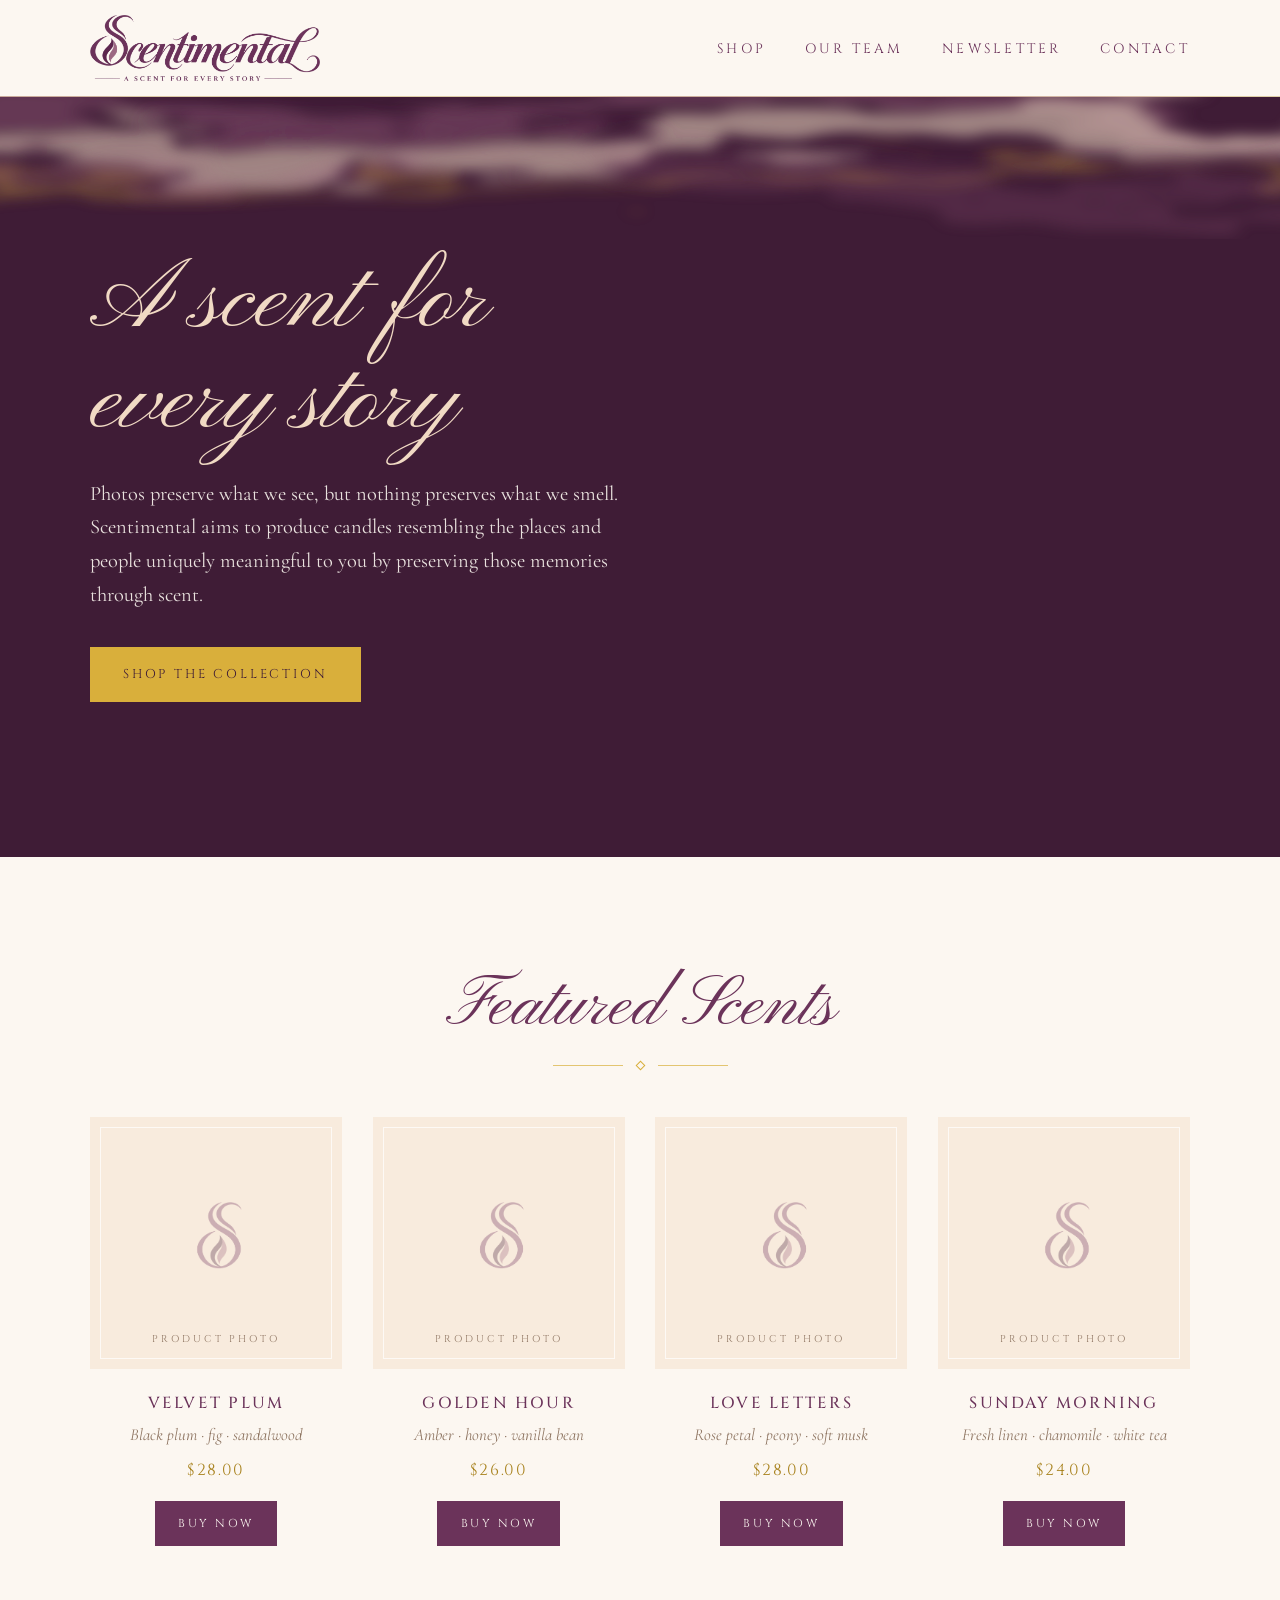
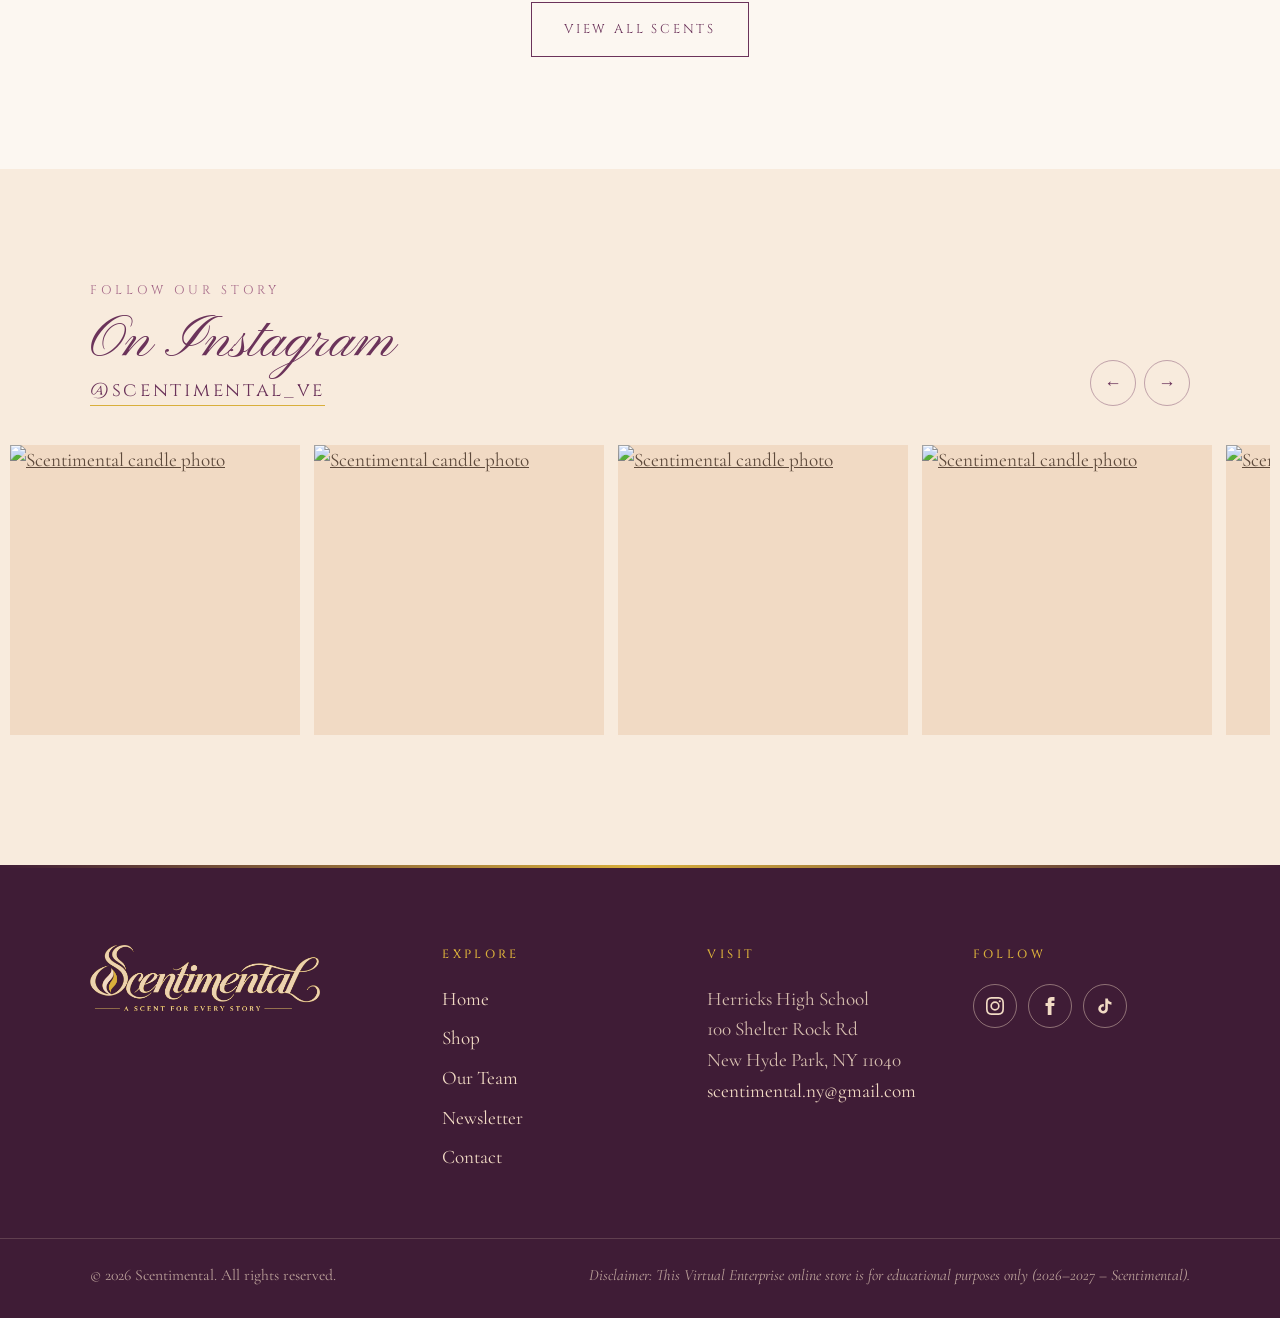
==== commit a995324e: "todo & desc update" ====
--- a/index.html
+++ b/index.html
@@ -1,3 +1,8 @@
+<!-- fix written summary section on the hero, add featured scenets, add real instagram photos, make all links work-->
+<!-- in general on all the pages fix the hero images -->
+<!-- fix buy button on this page too -->
+<!-- make sure rubric is followed -->
+
 <!doctype html>
 <html lang="en">
 <head>
@@ -54,7 +59,7 @@
       <div class="wrap">
         <div class="hero-copy">
           <h1>A scent for every story</h1>
-          <p>Scentimental began with a simple idea: the right scent can carry you straight back to a moment you never want to forget. Every candle we make is hand-poured in small batches from clean-burning soy wax, so each one is ready to hold a memory of its own.</p>
+          <p>Photos preserve what we see, but nothing preserves what we smell. Scentimental aims to produce candles resembling the places and people uniquely meaningful to you by preserving those memories through scent.</p>
           <a class="btn btn--gold" href="shop.html">Shop the Collection</a>
         </div>
       </div>
@@ -63,7 +68,7 @@
     <section class="section">
       <div class="wrap">
         <header class="section-head reveal">
-          <h2 class="script-title">Signature Scents</h2>
+          <h2 class="script-title">Featured Scents</h2>
           <div class="rule"><span></span></div>
         </header>
         <div class="products">
--- a/css/style.css
+++ b/css/style.css
@@ -326,7 +326,6 @@
 }
 
 /* ---------- product cards ---------- */
-
 .section { padding: clamp(4.5rem, 9vw, 7rem) 0; }
 .section--sand { background: var(--sand-soft); }
 
@@ -967,205 +966,6 @@
   .announce .where { display: none; }
 }
 
-/* scent bundle options */
-.bundle-options{
-  margin-top: 1.2rem;
-  width: 100%;
-}
-
-.bundle-heading{
-  font-family: var(--caps);
-  font-size: .68rem;
-  letter-spacing: .2em;
-  text-transform: uppercase;
-  color: var(--gold-deep);
-  margin: 0 0 .8rem;
-}
-
-.bundle-grid{
-  display: grid;
-  grid-template-columns: repeat(2, minmax(0,1fr));
-  gap: .55rem;
-}
-
-.bundle-option{
-  display: flex;
-  flex-direction: column;
-  align-items: center;
-  justify-content: center;
-  gap: .15rem;
-  min-height: 58px;
-  padding: .55rem .3rem;
-  border: 1px solid rgba(107,51,90,.3);
-  background: transparent;
-  text-decoration: none;
-  color: var(--plum);
-  transition: all .25s ease;
-}
-
-.bundle-option span{
-  font-family: var(--caps);
-  font-size: .62rem;
-  letter-spacing: .06em;
-  text-transform: uppercase;
-}
-
-.bundle-option strong{
-  font-family: var(--text);
-  font-size: 1.05rem;
-  font-weight: 600;
-  color: var(--gold-deep);
-}
-
-.bundle-option:hover{
-  background: var(--plum);
-  border-color: var(--plum);
-  color: var(--sand);
-  transform: translateY(-2px);
-}
-
-.bundle-option:hover strong{
-  color: var(--gold);
-}
-
-/* custom scent styling */
-.custom-scent{
-  margin-top: 6rem;
-  padding: clamp(2rem, 5vw, 4rem);
-  background: radial-gradient(ellipse at 90% 10%, rgba(164,103,135,.2), transparent 55%), var(--sand-soft);
-  border: 1px solid rgba(169, 131, 31, .5);
-  outline: 1px solid rgba(169, 131, 31, .2);
-  outline-offset: 6px;
-  text-align: center;
-}
-
-.custom-scent-copy{
-  max-width: 620px;
-  margin: 0 auto 2.5rem;
-}
-
-.custom-scent h2{
-  font-family: var(--script);
-  font-size: clamp(2.8rem, 6vw, 4.2rem);
-  font-weight: 400;
-  line-height: 1.1;
-  color: var(--plum);
-  margin: 0 0 .8rem;
-}
-
-.custom-scent-copy p{
-  color: var(--umber);
-  font-style: italic;
-  margin: 0;
-}
-
-.custom-bundles{
-  display: grid;
-  grid-template-columns: repeat(3, minmax(0,1fr));
-  gap: 1rem;
-  max-width: 850px;
-  margin: 0 auto;
-}
-
-.custom-option{
-  display: flex;
-  flex-direction: column;
-  align-items: center;
-  justify-content: center;
-  gap: .3rem;
-  padding: 1.4rem .8rem;
-  background: var(--paper);
-  border: 1px solid rgba(107,51,90,.4);
-  color: var(--plum);
-  text-decoration: none;
-  transition: all .3s ease;
-}
-
-.custom-option span{
-  font-family: var(--caps);
-  font-size: .8rem;
-  letter-spacing: .12em;
-  text-transform: uppercase;
-}
-
-.custom-option strong{
-  font-family: var(--text);
-  font-size: 1.4rem;
-  color: var(--gold-deep);
-}
-
-.custom-option:hover{
-  background: var(--plum);
-  color: var(--sand);
-  border-color: var(--plum);
-  transform: translateY(-3px);
-}
-
-.custom-option:hover strong{
-  color: var(--gold);
-}
-
-.subscription{
-  max-width: 850px;
-  margin: 2.5rem auto 0;
-  padding: 2rem;
-  border-top: 1px solid rgba(169,131,31,0.5);
-  display: flex;
-  align-items: center;
-  justify-content: space-between;
-  gap: 2rem;
-  text-align: left;
-}
-
-.subscription h3{
-  font-family: var(--caps);
-  font-size: 1rem;
-  font-weight: 500;
-  letter-spacing: .12em;
-  color: var(--plum);
-  margin: 0;
-}
-
-.subscription p{
-  font-style: italic;
-  color: var(--umber);
-  margin: .3rem 0 0;
-}
-
-.subscription-option{
-  min-width: 200px;
-}
-
-@media (max-width: 600px) {
-  .bundle-grid{
-    grid-template-columns: repeat(2,minmax(0,1fr));
-  }
-
-  .bundle-option{
-    min-height: 55px;
-  }
-
-  .bundle-option span{
-    font-size: .57rem;
-  }
-
-  .custom-bundles{
-    grid-template-columns: 1fr;
-  }
-  .subscription{
-    flex-direction: column;
-    align-items: stretch;
-    text-align: center;
-    padding: 2rem 0 0;
-  }
-  .subscription-option{
-    min-width:0;
-  }
-  .custom-scent{
-    margin-top: 4rem;
-  }
-}
-
 /* more shop layouts */
 .shop-section{
   padding-top: 2rem;
@@ -1210,8 +1010,7 @@
   margin: 0;
 }
 
-.collection-products .product h3,
-.custom-product h3{
+.collection-products .product h3{
   margin: 1rem 0 .4rem;
   text-align: center;
 }
@@ -1222,7 +1021,7 @@
   text-align: center;
 }
 
-.product-photo, .custom-product-photo{
+.product-photo{
   position: relative;
   width: 100%;
   aspect-ratio: 1/1;
@@ -1230,12 +1029,26 @@
   background: var(--sand-soft);
 }
 
-.product-photo img, 
-.custom-product-photo img{
+.collection-products:not(.custom-products) .product-photo img{
+   display: block;
+   width: 75%;
+   height: 75%;
+   object-fit: cover;
+   opacity: .8;
+}
+
+.custom-products .product-photo img{
   display: block;
-  width: 100%;
-  height: 100%;
-  object-fit: cover;
+  width: 75%;
+  height: 75;
+  object-fit: contain;
+  object-position: center;
+  opacity: .8;
+  margin: auto;
+}
+.custom-products .product:hover .product-photo img{
+  transform: translateY(-4px);
+  opacity: .9;
 }
 
 .product-photo .tag{
@@ -1246,112 +1059,78 @@
   width: 100%;
   margin-top: 1.2rem;
 }
-
 .bundle-heading{
-  margin: 0 0 0.7rem;
-  text-align: center;
-  font-family: var(--caps);
-  font-size: .65rem;
-  letter-spacing: .14em;
+  margin: 0 0 .8rem;
+  text-align: center;
+  font-family: var(--caps);
+  font-size: .68rem;
+  letter-spacing: .16em;
   text-transform: uppercase;
   color: var(--gold-deep);
 }
-
-.bundle-grid{
-  display: grid;
-  grid-template-columns: repeat(2, minmax(0,1fr));
-  gap: .45rem;
-}
-
-.bundle-option{
+.bundle-selectors{
+  display: grid;
+  grid-template-columns: 1fr 1fr;
+  gap: .65rem;
+  margin-bottom: .8rem;
+}
+.bundle-selectors label{
   display: flex;
   flex-direction: column;
-  align-items: center;
-  justify-content: center;
+  gap: .3rem;
+  text-align: left;
+}
+.bundle-selectors label span{
+  font-family: var(--caps);
+  font-size: .62rem;
+  letter-spacing: .12em;
+  text-transform: uppercase;
+  color: var(--umber);
+}
+.bundle-selectors select{
+  width: 100%;
   min-width: 0;
-  min-height: 58px;
-  gap: .18rem;
-  padding: .45rem .25rem;
-  border: 1px solid rgba(107,51,90,.3);
-  background: transparent;
-  color: var(--plum);
-  text-align: center;
-  text-decoration: none;
-  transition: background .2s ease, color .2s ease, border-color .2s ease, transform .2s ease;
-}
-
-.bundle-option span{
-  font-family: var(--caps);
-  font-size: .58rem;
-  line-height: 1.25;
-  letter-spacing: .025em;
-  text-transform: uppercase;
-}
-
-.bundle-option strong{
-  color: var(--gold-deep);
+  padding: .65rem .5rem;
+  border: 1px solid rgba(107,51,90,.35);
+  border-radius: 0;
+  background: var(--paper);
+  color: var(--plum);
   font-family: var(--text);
-  font-size: .98rem;
-  font-weight: 600;
-}
-
-.bundle-option:hover{
-  transform: translateY(-2px);
-  border-color: var(--plum);
-  background: var(--plum);
-  color: var(--sand);
-}
-.bundle-option:hover strong{
-  color: var(--gold);
-}
-/* customstuff */
-.custom-products{
-  align-items:stretch;
-}
-.custom-product{
+  font-size: 1rem;
+  cursor: pointer;
+}
+.bundle-selectors select:focus{
+  outline: 1px solid var(--gold);
+  border-color: var(--gold-deep);
+}
+.bundle-buy-button{
   display: flex;
-  flex-direction: column;
-  align-items:stretch;
-  padding: 0 0 1.25rem;
-  text-align: center;
-}
-.custom-product h3{
-  color: var(--plum);
-}
-.custom-product > p{
-  flex:1;
-  margin: .35rem 0 1.2rem;
-  color: var(--umber);
-  font-style: italic;
-}
-.custom-buy-button{
-  display: flex;
-  align-items: center;
-  justify-content: center;
-  gap: .6rem;
   width: 100%;
-  margin-top: auto;
-  padding: .9rem .7rem;
-  border: 1px solid var(--plum);
-  background: var(--plum);
-  color: var(--sand);
-  font-family: var(--caps);
-  font-size: .72rem;
-  letter-spacing: .1em;
-  text-decoration: none;
-  text-transform: uppercase;
-  transition: background .2s ease, color .2s ease, transform .2s ease;
-}
-
-.custom-buy-button strong{
+  gap: .5rem;
+  padding: .8rem .6rem;
+  font-size: .68rem;
+  letter-spacing: .12em;
+  text-align: center;
+}
+.bundle-buy-button strong {
   color: var(--gold);
   font-family: var(--text);
-  font-size: 1rem;
-  letter-spacing: 0;
-}
-.custom-buy-button:hover{
-  transform: translateY(-2px);
-  background: var(--plum-deep);
+  font-size: 1.1rem;
+  letter-spacing: .02em;
+}
+
+@media (max-width: 600px){
+  .bundle-selectors{
+    gap:.45rem;
+  }
+  .bundle-selectors select{
+    padding: .55rem .3rem;
+    font-size: .9rem;
+  }
+  .bundle-buy-button{
+    font-size: .58rem;
+    padding: .7rem .3rem;
+  }
 }
 
 /* repsonsive layout */
@@ -1369,12 +1148,6 @@
     grid-template-columns: repeat(2, minmax(0,1fr));
     gap: 2rem 1rem;
     max-width: 100%;
-  }
-  .bundle-grid{
-    grid-template-columns: repeat(2, minmax(0,1fr));
-  }
-  .bundle-option span{
-    font-size: .52rem;
   }
   .collection-products .product h3{
     font-size: .78rem;
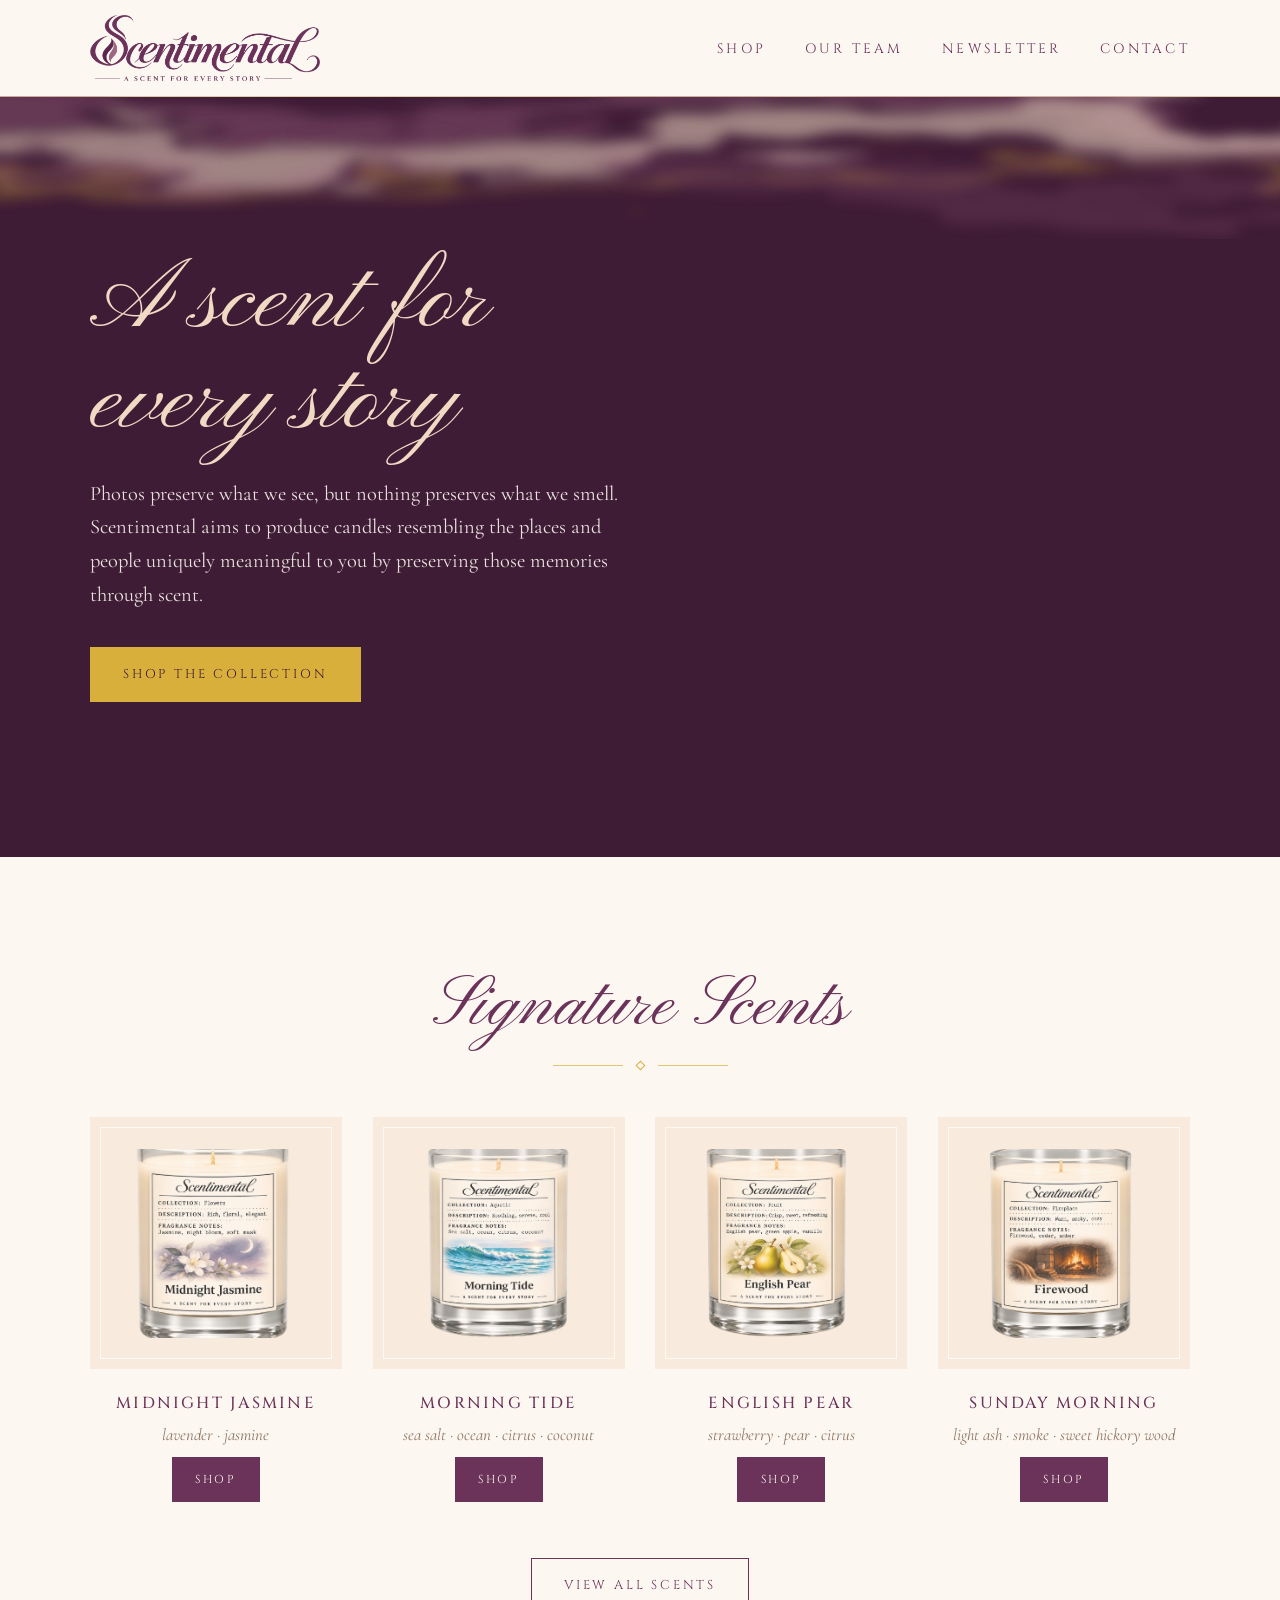
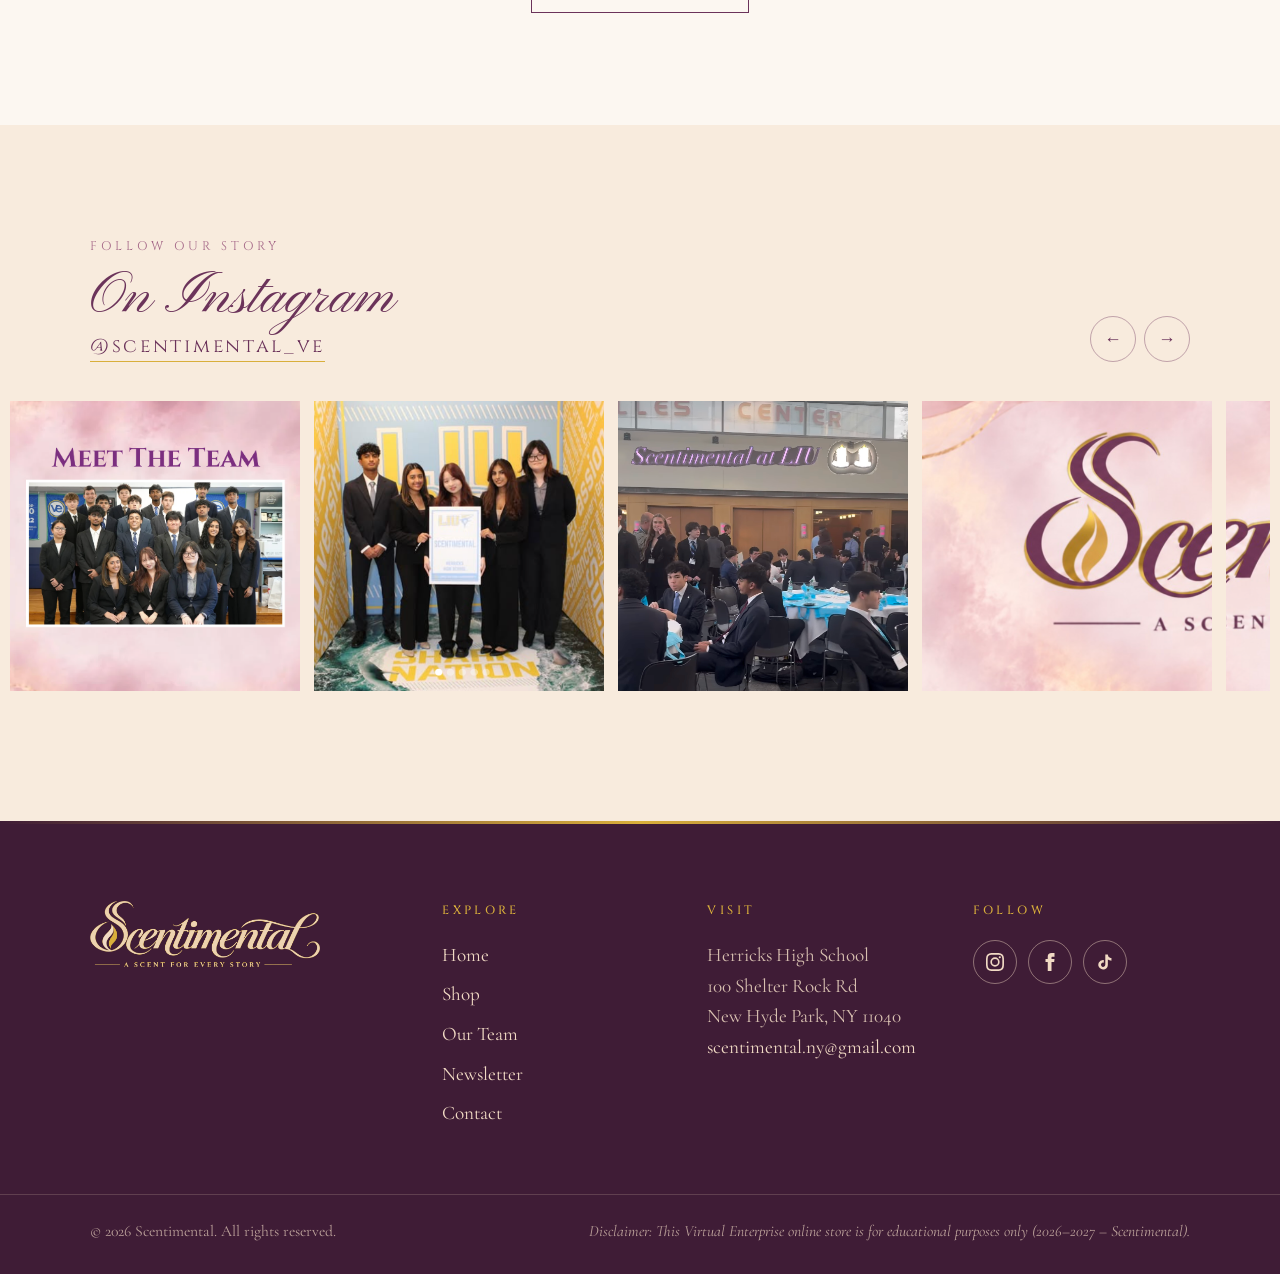
==== commit f251a7d1: "insta post seciton on home" ====
--- a/index.html
+++ b/index.html
@@ -1,6 +1,5 @@
-<!-- fix written summary section on the hero, add featured scenets, add real instagram photos, make all links work-->
+<!--  add real instagram photos-->
 <!-- in general on all the pages fix the hero images -->
-<!-- fix buy button on this page too -->
 <!-- make sure rubric is followed -->
 
 <!doctype html>
@@ -68,41 +67,33 @@
     <section class="section">
       <div class="wrap">
         <header class="section-head reveal">
-          <h2 class="script-title">Featured Scents</h2>
+          <h2 class="script-title">Signature Scents</h2>
           <div class="rule"><span></span></div>
         </header>
         <div class="products">
         <article class="product reveal">
-          <div class="product-photo"><img src="assets/logo-mark.png" alt=""><small>Product photo</small></div>
-          <h3>Velvet Plum</h3>
-          <p class="notes">Black plum &middot; fig &middot; sandalwood</p>
-          
-          <p class="price">$28.00</p>
-          <a class="btn btn--sm" href="#" aria-label="Buy Velvet Plum">Buy Now</a>
+          <div class="product-photo"><img src="assets/candlephotos/midnightjasmine.png" alt=""></div>
+          <h3>Midnight Jasmine</h3>
+          <p class="notes">lavender &middot; jasmine</p>
+          <a class="btn btn--sm" href="shop.html" aria-label="Shop">Shop</a>
         </article>
         <article class="product reveal">
-          <div class="product-photo"><img src="assets/logo-mark.png" alt=""><small>Product photo</small></div>
-          <h3>Golden Hour</h3>
-          <p class="notes">Amber &middot; honey &middot; vanilla bean</p>
-          
-          <p class="price">$26.00</p>
-          <a class="btn btn--sm" href="#" aria-label="Buy Golden Hour">Buy Now</a>
+          <div class="product-photo"><img src="assets/candlephotos/morningtide.png" alt=""></div>
+          <h3>Morning Tide</h3>
+          <p class="notes">sea salt &middot; ocean &middot; citrus &middot; coconut</p>
+          <a class="btn btn--sm" href="#" aria-label="Buy Golden Hour">Shop</a>
         </article>
         <article class="product reveal">
-          <div class="product-photo"><img src="assets/logo-mark.png" alt=""><small>Product photo</small></div>
-          <h3>Love Letters</h3>
-          <p class="notes">Rose petal &middot; peony &middot; soft musk</p>
-          
-          <p class="price">$28.00</p>
-          <a class="btn btn--sm" href="#" aria-label="Buy Love Letters">Buy Now</a>
+          <div class="product-photo"><img src="assets/candlephotos/englishpear.png" alt=""></div>
+          <h3>English Pear</h3>
+          <p class="notes">strawberry &middot; pear &middot; citrus</p>
+          <a class="btn btn--sm" href="#" aria-label="Buy Love Letters">Shop</a>
         </article>
         <article class="product reveal">
-          <div class="product-photo"><img src="assets/logo-mark.png" alt=""><small>Product photo</small></div>
+          <div class="product-photo"><img src="assets/candlephotos/firewood.png" alt=""></div>
           <h3>Sunday Morning</h3>
-          <p class="notes">Fresh linen &middot; chamomile &middot; white tea</p>
-          
-          <p class="price">$24.00</p>
-          <a class="btn btn--sm" href="#" aria-label="Buy Sunday Morning">Buy Now</a>
+          <p class="notes">light ash &middot; smoke &middot; sweet hickory wood</p>         
+          <a class="btn btn--sm" href="#" aria-label="Buy Sunday Morning">Shop</a>
         </article>
         </div>
         <div class="center-cta reveal"><a class="btn btn--ghost" href="shop.html">View All Scents</a></div>
@@ -124,15 +115,12 @@
         </div>
       </div>
       <div class="insta-track">
-        <a href="https://www.instagram.com/scentimental_ve/" target="_blank" rel="noopener" aria-label="View post on Instagram"><img src="https://images.unsplash.com/photo-1613068431228-8cb6a1e92573?auto=format&fit=crop&w=600&h=600&q=70" alt="Scentimental candle photo" loading="lazy"></a>
-        <a href="https://www.instagram.com/scentimental_ve/" target="_blank" rel="noopener" aria-label="View post on Instagram"><img src="https://images.unsplash.com/photo-1602952706017-f3cc19eb98af?auto=format&fit=crop&w=600&h=600&q=70" alt="Scentimental candle photo" loading="lazy"></a>
-        <a href="https://www.instagram.com/scentimental_ve/" target="_blank" rel="noopener" aria-label="View post on Instagram"><img src="https://images.unsplash.com/photo-1643716991951-285e23e35961?auto=format&fit=crop&w=600&h=600&q=70" alt="Scentimental candle photo" loading="lazy"></a>
-        <a href="https://www.instagram.com/scentimental_ve/" target="_blank" rel="noopener" aria-label="View post on Instagram"><img src="https://images.unsplash.com/photo-1707839568938-f9b50bb88454?auto=format&fit=crop&w=600&h=600&q=70" alt="Scentimental candle photo" loading="lazy"></a>
-        <a href="https://www.instagram.com/scentimental_ve/" target="_blank" rel="noopener" aria-label="View post on Instagram"><img src="https://images.unsplash.com/photo-1760804876257-f073f77f2bcf?auto=format&fit=crop&w=600&h=600&q=70" alt="Scentimental candle photo" loading="lazy"></a>
-        <a href="https://www.instagram.com/scentimental_ve/" target="_blank" rel="noopener" aria-label="View post on Instagram"><img src="https://images.unsplash.com/photo-1601479604588-68d9e6d386b5?auto=format&fit=crop&w=600&h=600&q=70" alt="Scentimental candle photo" loading="lazy"></a>
-        <a href="https://www.instagram.com/scentimental_ve/" target="_blank" rel="noopener" aria-label="View post on Instagram"><img src="https://images.unsplash.com/photo-1707839568443-912e7206c726?auto=format&fit=crop&w=600&h=600&q=70" alt="Scentimental candle photo" loading="lazy"></a>
-        <a href="https://www.instagram.com/scentimental_ve/" target="_blank" rel="noopener" aria-label="View post on Instagram"><img src="https://images.unsplash.com/photo-1637508858752-f047b38a0dd8?auto=format&fit=crop&w=600&h=600&q=70" alt="Scentimental candle photo" loading="lazy"></a>
-        <a href="https://www.instagram.com/scentimental_ve/" target="_blank" rel="noopener" aria-label="View post on Instagram"><img src="https://images.unsplash.com/photo-1602523961358-f9f03dd557db?auto=format&fit=crop&w=600&h=600&q=70" alt="Scentimental candle photo" loading="lazy"></a>
+        <a href="https://www.instagram.com/scentimental_ve/" target="_blank" rel="noopener" aria-label="View post on Instagram"><img src="assets/instaposts/team.png" alt="Meet The Team post" loading="lazy"></a>
+        <a href="https://www.instagram.com/scentimental_ve/" target="_blank" rel="noopener" aria-label="View post on Instagram"><img src="assets/instaposts/liupost.png" alt="LIU Leadership Post" loading="lazy"></a>
+        <a href="https://www.instagram.com/scentimental_ve/" target="_blank" rel="noopener" aria-label="View post on Instagram"><img src="assets/instaposts/liureel.png" alt="LIU Leadership Reel" loading="lazy"></a>
+        <a href="https://www.instagram.com/p/DfIRN-fN0MX/" target="_blank" rel="noopener" aria-label="View post on Instagram"><img src="assets/instaposts/banner1.png" alt="Scentimental banner photo" loading="lazy"></a>
+        <a href="https://www.instagram.com/p/DfIRKZMNMnD/" target="_blank" rel="noopener" aria-label="View post on Instagram"><img src="assets/instaposts/banner2.png" alt="Scentimental banner photo" loading="lazy"></a>
+        <a href="https://www.instagram.com/p/DfIREo2N8S3/" target="_blank" rel="noopener" aria-label="View post on Instagram"><img src="assets/instaposts/banner3.png" alt="Scentimental banner photo" loading="lazy"></a>
       </div>
     </section>
 
--- a/css/style.css
+++ b/css/style.css
@@ -1050,6 +1050,26 @@
   transform: translateY(-4px);
   opacity: .9;
 }
+.products .product-photo{
+  width: 100%;
+  aspect-ratio: 1/1;
+  background: var(--sand-soft);
+  overflow: hidden;
+}
+
+.products .product-photo img{
+  display: block;
+  width: 75%;
+  height: 75%;
+  object-fit: cover;
+  opacity: .8;
+  transition: transform .6s, opacity .6s;
+}
+
+.products .product:hover .product-photo img{
+  transform: translateY(-4px);
+  opacity: .9;
+}
 
 .product-photo .tag{
   z-index: 1;
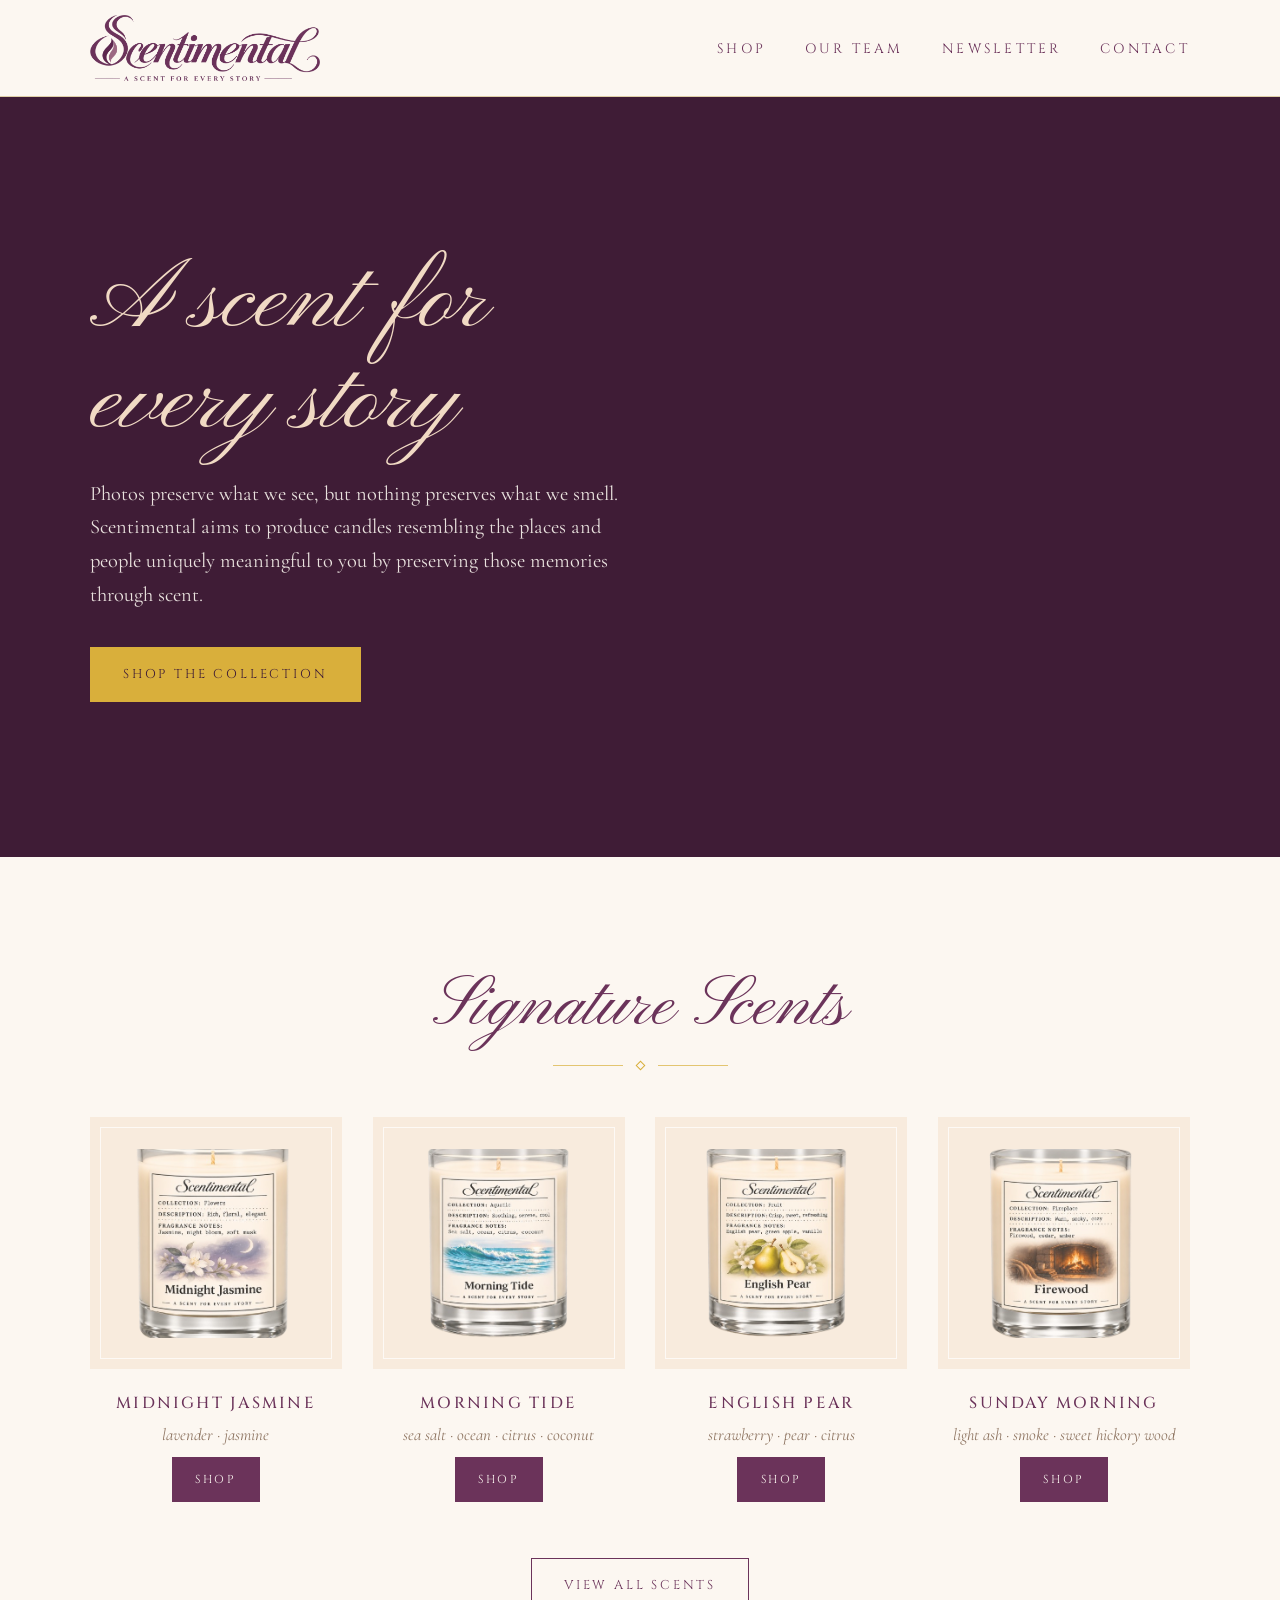
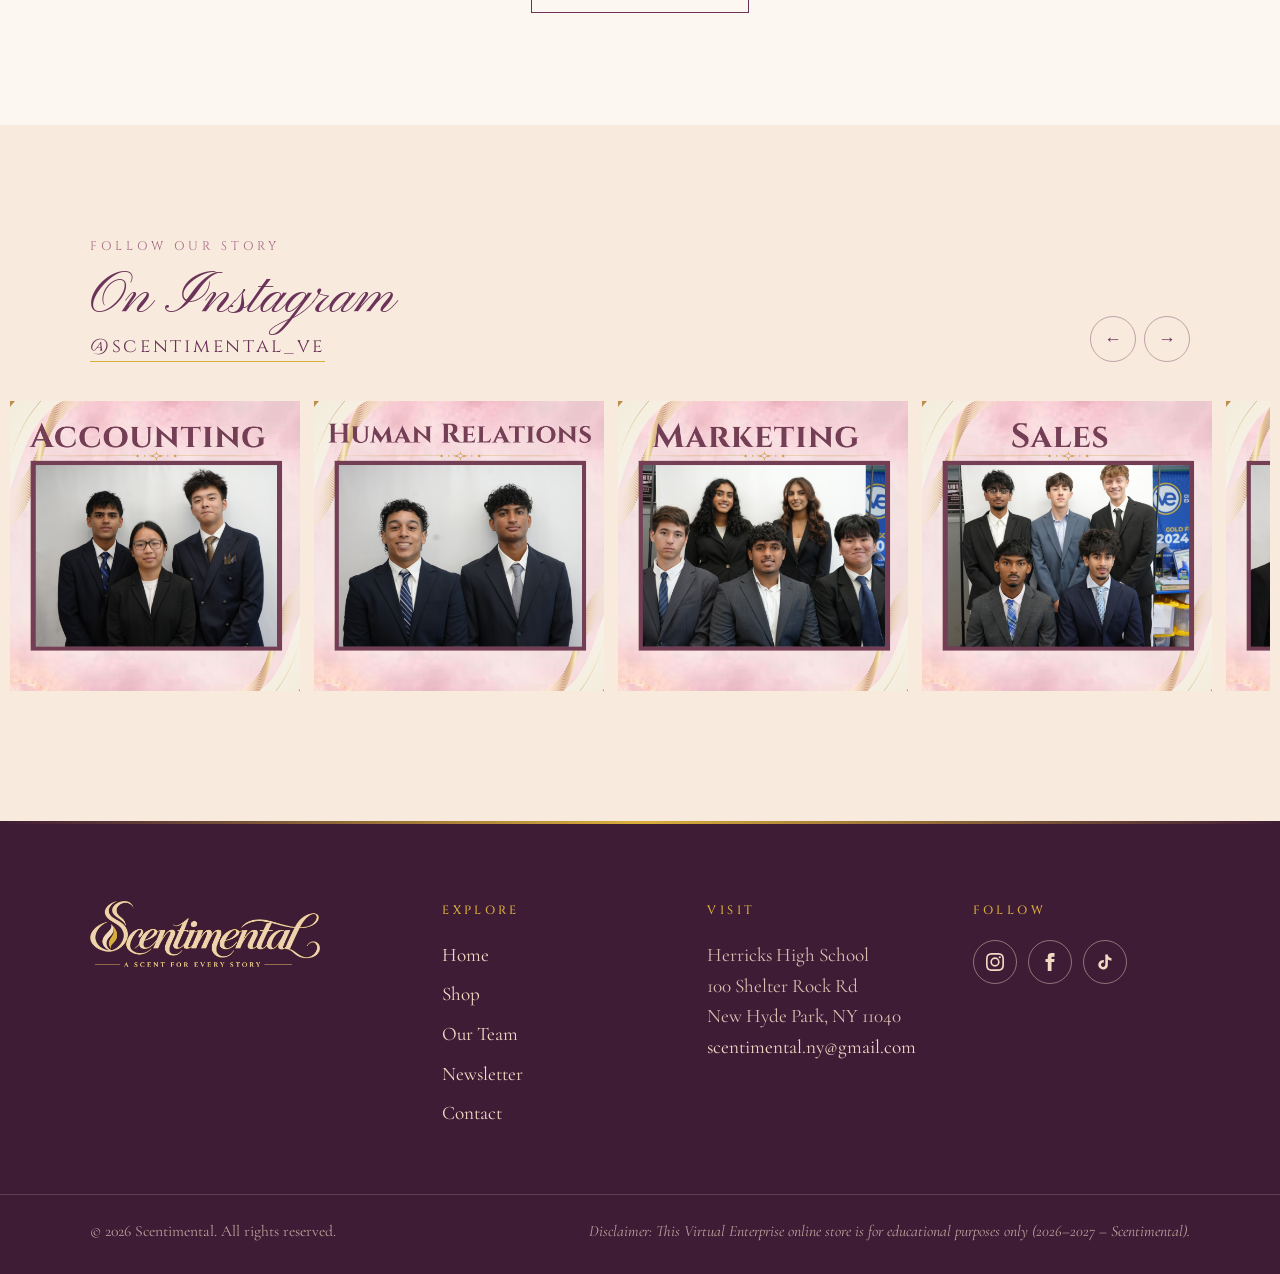
==== commit c610227f: "tweaks, new banner, and insta posts add" ====
--- a/index.html
+++ b/index.html
@@ -1,6 +1,4 @@
-<!--  add real instagram photos-->
-<!-- in general on all the pages fix the hero images -->
-<!-- make sure rubric is followed -->
+<!-- make sure rubric is followed: ON MON JUST UPDATE DESCIRIPTION -->
 
 <!doctype html>
 <html lang="en">
@@ -28,27 +26,6 @@
       <nav class="nav" id="site-nav" aria-label="Main">
         <ul><li><a href="shop.html">Shop</a></li><li><a href="team.html">Our Team</a></li><li><a href="newsletter.html">Newsletter</a></li><li><a href="contact.html">Contact</a></li></ul>
       </nav>
-    </div>
-    <div class="smoke" aria-hidden="true">
-      <svg viewBox="0 0 1440 190" preserveAspectRatio="none" aria-hidden="true">
-        <defs>
-          <filter id="smokeA" x="-10%" y="-40%" width="120%" height="180%">
-            <feTurbulence type="fractalNoise" baseFrequency="0.0045 0.035" numOctaves="3" seed="7"/>
-            <feDisplacementMap in="SourceGraphic" scale="85" xChannelSelector="R" yChannelSelector="G"/>
-            <feGaussianBlur stdDeviation="7"/>
-          </filter>
-        </defs>
-        <g filter="url(#smokeA)"><path d="M-40 40 C 220 10, 380 90, 620 50 S 1020 10, 1240 60 S 1480 40, 1500 30" stroke="#A46787" stroke-width="26" stroke-opacity="0.38" fill="none" stroke-linecap="round"/><path d="M-40 80 C 160 50, 420 120, 700 85 S 1100 40, 1480 95" stroke="#F1DAC4" stroke-width="34" stroke-opacity="0.55" fill="none" stroke-linecap="round"/><path d="M100 120 C 340 90, 520 150, 820 115 S 1180 90, 1400 130" stroke="#D9AF3B" stroke-width="10" stroke-opacity="0.35" fill="none" stroke-linecap="round"/></g>
-      </svg><svg viewBox="0 0 1440 190" preserveAspectRatio="none" aria-hidden="true">
-        <defs>
-          <filter id="smokeB" x="-10%" y="-40%" width="120%" height="180%">
-            <feTurbulence type="fractalNoise" baseFrequency="0.0045 0.035" numOctaves="3" seed="23"/>
-            <feDisplacementMap in="SourceGraphic" scale="85" xChannelSelector="R" yChannelSelector="G"/>
-            <feGaussianBlur stdDeviation="7"/>
-          </filter>
-        </defs>
-        <g filter="url(#smokeB)"><path d="M-40 60 C 260 100, 500 30, 760 70 S 1160 120, 1500 55" stroke="#6B335A" stroke-width="14" stroke-opacity="0.22" fill="none" stroke-linecap="round"/><path d="M60 105 C 300 140, 600 70, 900 110 S 1260 150, 1480 100" stroke="#A46787" stroke-width="22" stroke-opacity="0.28" fill="none" stroke-linecap="round"/></g>
-      </svg>
     </div>
   </header>
 
@@ -81,19 +58,19 @@
           <div class="product-photo"><img src="assets/candlephotos/morningtide.png" alt=""></div>
           <h3>Morning Tide</h3>
           <p class="notes">sea salt &middot; ocean &middot; citrus &middot; coconut</p>
-          <a class="btn btn--sm" href="#" aria-label="Buy Golden Hour">Shop</a>
+          <a class="btn btn--sm" href="shop.html" aria-label="Buy Golden Hour">Shop</a>
         </article>
         <article class="product reveal">
           <div class="product-photo"><img src="assets/candlephotos/englishpear.png" alt=""></div>
           <h3>English Pear</h3>
           <p class="notes">strawberry &middot; pear &middot; citrus</p>
-          <a class="btn btn--sm" href="#" aria-label="Buy Love Letters">Shop</a>
+          <a class="btn btn--sm" href="shop.html" aria-label="Buy Love Letters">Shop</a>
         </article>
         <article class="product reveal">
           <div class="product-photo"><img src="assets/candlephotos/firewood.png" alt=""></div>
           <h3>Sunday Morning</h3>
           <p class="notes">light ash &middot; smoke &middot; sweet hickory wood</p>         
-          <a class="btn btn--sm" href="#" aria-label="Buy Sunday Morning">Shop</a>
+          <a class="btn btn--sm" href="shop.html" aria-label="Buy Sunday Morning">Shop</a>
         </article>
         </div>
         <div class="center-cta reveal"><a class="btn btn--ghost" href="shop.html">View All Scents</a></div>
@@ -115,9 +92,14 @@
         </div>
       </div>
       <div class="insta-track">
-        <a href="https://www.instagram.com/scentimental_ve/" target="_blank" rel="noopener" aria-label="View post on Instagram"><img src="assets/instaposts/team.png" alt="Meet The Team post" loading="lazy"></a>
-        <a href="https://www.instagram.com/scentimental_ve/" target="_blank" rel="noopener" aria-label="View post on Instagram"><img src="assets/instaposts/liupost.png" alt="LIU Leadership Post" loading="lazy"></a>
-        <a href="https://www.instagram.com/scentimental_ve/" target="_blank" rel="noopener" aria-label="View post on Instagram"><img src="assets/instaposts/liureel.png" alt="LIU Leadership Reel" loading="lazy"></a>
+        <a href="https://www.instagram.com/p/Dfdggf5mznR/?img_index=1" target="_blank" rel="noopener" aria-label="View post on Instagram"><img src="assets/instaposts/accounting.png"></a>
+        <a href="https://www.instagram.com/p/DfdaLjxmwQW/?img_index=1" target="_blank" rel="noopener" aria-label="View post on Instagram"><img src="assets/instaposts/HR.png"></a>
+        <a href="https://www.instagram.com/p/DfdVoEem-0d/?img_index=1" target="_blank" rel="noopener" aria-label="View post on Instagram"><img src="assets/instaposts/marketing.png"></a>
+        <a href="https://www.instagram.com/p/DfdPebbGySq/?img_index=1" target="_blank" rel="noopener" aria-label="View post on Instagram"><img src="assets/instaposts/sales.png"></a>
+        <a href="https://www.instagram.com/p/DfdPU5fGx5H/?img_index=1" target="_blank" rel="noopener" aria-label="View post on Instagram"><img src="assets/instaposts/csuite.png" alt="Meet C-Suite" loading="lazy"></a>
+        <a href="https://www.instagram.com/p/Dfc-5CEtt4u/" target="_blank" rel="noopener" aria-label="View post on Instagram"><img src="assets/instaposts/team.png" alt="Meet The Team post" loading="lazy"></a>
+        <a href="https://www.instagram.com/p/DfRBzHvFoQL/?img_index=1" target="_blank" rel="noopener" aria-label="View post on Instagram"><img src="assets/instaposts/liupost.png" alt="LIU Leadership Post" loading="lazy"></a>
+        <a href="https://www.instagram.com/p/DfPlfXWN_NI/" target="_blank" rel="noopener" aria-label="View post on Instagram"><img src="assets/instaposts/liureel.png" alt="LIU Leadership Reel" loading="lazy"></a>
         <a href="https://www.instagram.com/p/DfIRN-fN0MX/" target="_blank" rel="noopener" aria-label="View post on Instagram"><img src="assets/instaposts/banner1.png" alt="Scentimental banner photo" loading="lazy"></a>
         <a href="https://www.instagram.com/p/DfIRKZMNMnD/" target="_blank" rel="noopener" aria-label="View post on Instagram"><img src="assets/instaposts/banner2.png" alt="Scentimental banner photo" loading="lazy"></a>
         <a href="https://www.instagram.com/p/DfIREo2N8S3/" target="_blank" rel="noopener" aria-label="View post on Instagram"><img src="assets/instaposts/banner3.png" alt="Scentimental banner photo" loading="lazy"></a>
--- a/css/style.css
+++ b/css/style.css
@@ -230,45 +230,34 @@
   transition: transform .3s, opacity .3s;
 }
 
-/* smoke */
-.smoke { 
-  position: absolute;
-  left: 0;
-  right: 0;
-  top: 100%;
-  height: 150px;
-  overflow: hidden;
-  pointer-events: none;
-}
-.smoke svg {
-  position: absolute;
-  top: -30px;
-  left: -10%;
-  width: 120%;
-  height: 190px;
-  animation: drift 26s ease-in-out infinite alternate;
-}
-.smoke svg + svg {
-  animation-duration: 34s;
-  animation-direction: alternate-reverse;
-  opacity: .7;
-}
-@keyframes drift {
-  from { transform: translateX(-3%) scaleY(1); }
-  to   { transform: translateX(3%)  scaleY(1.12); }
-}
-
 /* ---------- page banner (inner pages) ---------- */
 
 .page-banner {
   position: relative;
-  text-align: center;
-  padding: clamp(5rem, 10vw, 7.5rem) var(--gutter) clamp(3rem, 6vw, 4.5rem);
-  background:
-    radial-gradient(ellipse at 15% 0%, rgba(164, 103, 135, .22), transparent 55%),
-    radial-gradient(ellipse at 90% 100%, rgba(217, 175, 59, .18), transparent 50%),
-    var(--sand-soft);
-  border-bottom: 1px solid rgba(169, 131, 31, .3);
+  isolation: isolate;
+  overflow: hidden;
+  background: #f1e5dc;
+  min-height: 230px;
+  display: flex;
+  flex-direction: column;
+  align-items: center;
+  justify-content: center;
+  text-align: center;
+  padding: 3.5rem 1.5rem;
+}
+.page-banner::before{
+  content: "";
+  position: absolute;
+  inset: -12px;
+  z-index: -1;
+  background-image: url("../assets/banner.png");
+  background-size: cover;
+  background-position: center;
+  filter: blur(7px);
+}
+.page-banner h1, .page-banner h2, .page-banner .rule{
+  position: relative;
+  z-index: 1;
 }
 .page-banner p {
   max-width: 560px;
@@ -884,7 +873,6 @@
 
 @media (prefers-reduced-motion: reduce) {
   .reveal { opacity: 1; transform: none; transition: none; }
-  .smoke svg { animation: none; }
   html { scroll-behavior: auto; }
 }
 
@@ -1179,4 +1167,282 @@
   .shop-collection{
     margin-bottom: 4rem;
   }
+}
+
+
+/* teampage */
+.dept-layout{
+  --H: 320px;
+  display: grid;
+  grid-template-columns: minmax(220px, 0.9fr) minmax(0, 1.1fr);
+  gap: clamp(2rem, 4vw, 3.5rem);
+  align-items: center;
+  padding: 4.5rem 0 0;
+}
+.dept-layout--right{
+  grid-template-columns: minmax(0, 1.1fr) minmax(220px, 0.9fr);
+}
+.dept-layout--right .dept-team-photo{
+  order: 2;
+}
+.dept-layout:last-of-type{
+  padding-bottom: 6rem;
+}
+.dept-team-photo{
+  margin: 0;
+  width: 100%;
+  max-width: 480px;
+  justify-self: center;
+}
+.dept-team-photo .frame{
+  width: 100%;
+  height: var(--H);
+  overflow: hidden;
+  background: var(--sand-soft);
+  outline: 1px solid rgba(169, 131,31,.5);
+  outline-offset: 8px;
+}
+.dept-team-photo .frame img{
+  display: block;
+  width: 100%;
+  height: 100%;
+  object-fit: cover;
+  object-position: center;
+}
+.dept-team-photo p{
+  margin: 1.6rem  0 0;
+  text-align: center;
+  font-style: italic;
+  color: var(--umber);
+}
+.dept-content{
+  min-width: 0;
+}
+.dept-content .people {
+  display: grid;
+  justify-content: center;
+  align-items: start;
+  gap: 2rem 1.5rem;
+  width: 100%;
+  max-width: 480px;
+  margin: 0 auto;
+}
+.dept-content .people--3, .dept-content .people--3s{
+  grid-template-columns: repeat(3, minmax(0, 1fr));
+}
+.dept-content .people--2{
+  grid-template-columns: repeat(2, minmax(0,180px));
+}
+.dept-content .people--rows{
+  grid-template-columns: repeat(6, minmax(0,1fr));
+  max-width: 360px;
+  gap: 1.5rem 1rem;
+  row-gap: 0.35rem;
+  column-gap: 0.7rem;
+  margin-top: 0;
+}
+.dept-content .people--rows .person{
+  grid-column: span 2;
+  min-width: 0;
+}
+.dept-content .people--rows .portrait{
+  aspect-ratio: 3/4;
+}
+.dept-content .people--rows .person:nth-child(4){
+  grid-column: 2 / span 2;
+}
+.dept-content .people--rows .person:nth-child(5){
+  grid-column: 4 / span 2;
+}
+.dept-content .person{
+  width: 100%;
+  min-width: 0;
+  text-align: center;
+}
+.dept-content .portrait{
+  width: 100%;
+  aspect-ratio: 3 / 4;
+  position: relative;
+  overflow: hidden;
+  border-radius: 999px 999px 0 0;
+  background: var(--sand);
+  border: 1px solid rgba(169, 131,31, .45);
+  outline: 1px solid rgba(169,131,31,.25);
+  outline-offset: 4px;
+  margin: 5px 0 1rem;
+}
+.dept-content .portrait img{
+  display: block;
+  width: 100%;
+  height: 100%;
+  object-fit: cover;
+  object-position: center;
+}
+.dept-content .person h3{
+  font-size: .78rem;
+  letter-spacing: .07em;
+  line-height: 1.35;
+  margin: 0;
+}
+.dept-content .person p{
+  font-size: .9rem;
+  line-height: 1.35;
+  margin: .25rem 0 0;
+}
+@media(max-width: 900px){
+  .dept-layout, .dept-layout--right{
+    grid-template-columns: 1fr;
+    gap: 2.5rem;
+  }
+  .dept-layout--right .dept-team-photo{
+    order: 0;
+  }
+  .dept-team-photo{
+    max-width: 520px;
+  }
+  .dept-team-photo .frame{
+    height: auto;
+    aspect-ratio: 16 / 10;
+  }
+  .dept-team-photo .frame img{
+    width: 100%;
+    height: 100%;
+  }
+  .dept-content .people{
+    max-width: 480px;
+  }
+}
+@media (max-width: 600px){
+  .dept-content .people--3, .dept-content .people--3s{
+    grid-template-columns: repeat(3, minmax(0,1fr));
+    gap: 1rem;
+  }
+  .dept-content .people--2{
+    grid-template-columns: repeat(2, minmax(0,150px));
+  }
+  .dept-content .people--rows{
+    max-width: 340px;
+    gap: 1.5rem .7rem;
+  }
+  .dept-content .person h3{
+    font-size: .68rem;
+  }
+  .dept-content .person p{
+    font-size: .78rem;
+  }
+  .dept-content .portrait{
+    margin-bottom: .8rem;
+  }
+}
+
+/* newsletter */
+.zine-section{
+  padding: 2rem 0 5rem;
+  text-align: center;
+}
+.zine-heading{
+  margin-bottom: 2.5rem;
+}
+.zine-heading .eyebrow{
+  font-family: 'Cinzel', serif;
+  font-size: 0.72rem;
+  letter-spacing: 0.2em;
+  color: var(--gold, #a9831f);
+  margin-bottom: 0.8rem;
+}
+.zine-heading h2{
+  font-family: 'Cormorant Garamond', serif;
+  font-size: clamp(2rem, 4vw, 3rem);
+  font-weight: 500;
+  color: var(--plum, #6b335a);
+  margin-bottom: 0.5rem;
+}
+.zine-heading > p:last-child{
+  font-family: 'Cormorant Garamod', serif;
+  font-size: 1.15rem;
+  color: var(--muted, #777);
+}
+.zine-status{
+  font-family: 'Cormorant Garamond', serif;
+  font-size: 1.1rem;
+  color: var(--plum, #6b335a);
+  padding: 2rem;
+}
+.zine-viewer{
+  width: 100%;
+  max-width: 1100px;
+  margin: 0 auto;
+  display: flex;
+  justify-content: center;
+  align-items: center;
+  min-height: 520px;
+  overflow: hidden;
+}
+.zine-book{
+  margin: 0 auto;
+}
+.zine-book .page{
+  background: #fffdf9;
+  overflow: hidden;
+  display: flex;
+  align-items: center;
+  justify-content: center;
+  box-shadow: 0 3px 15px rgba(0,0,0,0.08);
+}
+.zine-book .page img, .zine-book .page canvas{
+  display: block;
+  width: 100%;
+  height: 100%;
+  object-fit: contain;
+}
+.zine-controls{
+  display: flex;
+  justify-content: center;
+  align-items: center;
+  gap: 2rem;
+  margin-top: 2rem;
+}
+.zine-controls[hidden]{
+  display: none;
+}
+.zine-arrow{
+  width: 42px;
+  height: 42px;
+  border: 1px solid rgba(169, 131, 31, 0.6);
+  border-radius: 50%;
+  background: transparent;
+  color: var(--plum, #6b335a);
+  font-size: 1.3rem;
+  cursor: pointer;
+  transition: background 0.25s, color 0.25s;
+}
+.zine-arrow:hover{
+  background: var(--plum, #6b335a);
+  color: white;
+}
+.zine-page-count{
+  font-family: 'Cinzel', serif;
+  font-size: 0.75rem;
+  letter-spacing: 0.12em;
+  color: var(--plum, #6b335a);
+  min-width: 100px;
+}
+.zine-hint{
+  font-family: 'Cormorant Garamond', serif;
+  font-style: italic;
+  font-size: 1rem;
+  color: var(--muted, #888);
+  margin-top: 1.2rem;
+}
+@media (max-width: 700px){
+  .zine-viewer{
+    min-height: 350px;
+  }
+  .zine-controls{
+    gap: 1.2rem;
+  }
+  .zine-arrow{
+    width: 38px;
+    height: 38px;
+  }
 }
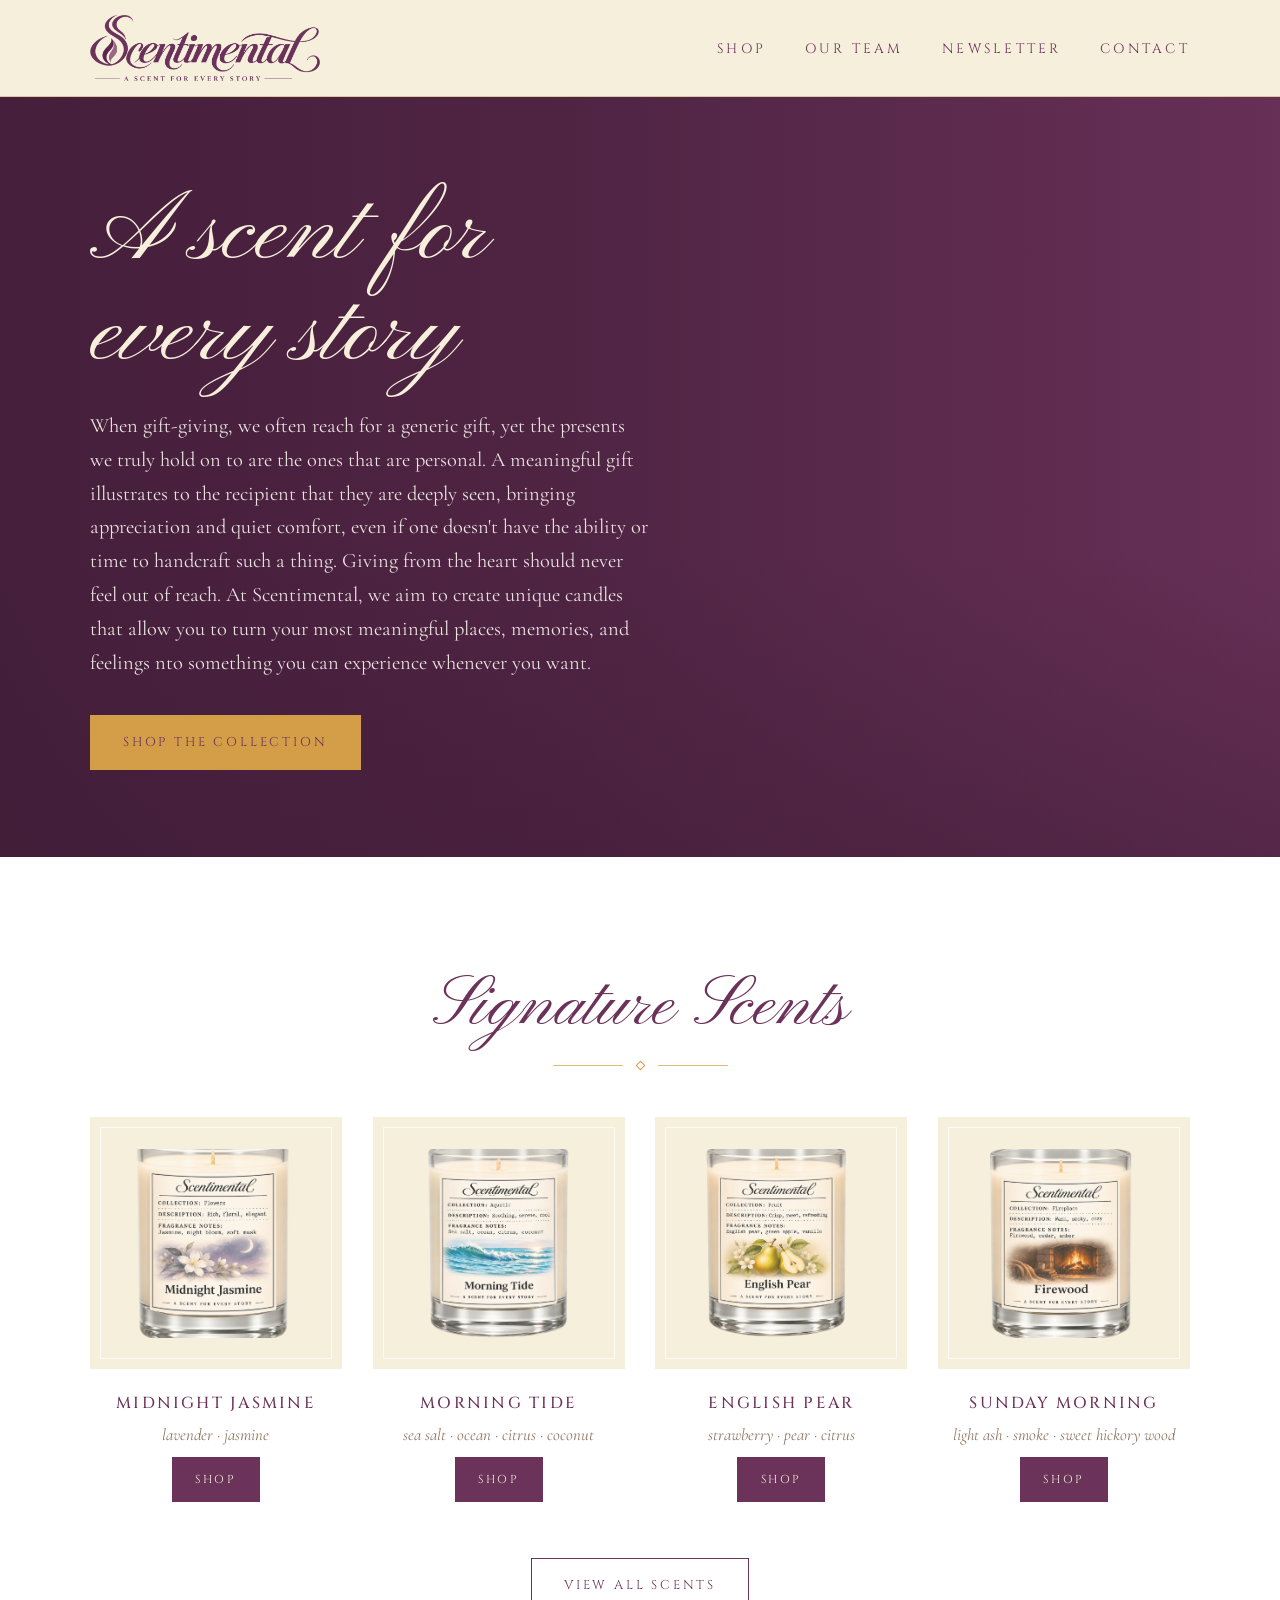
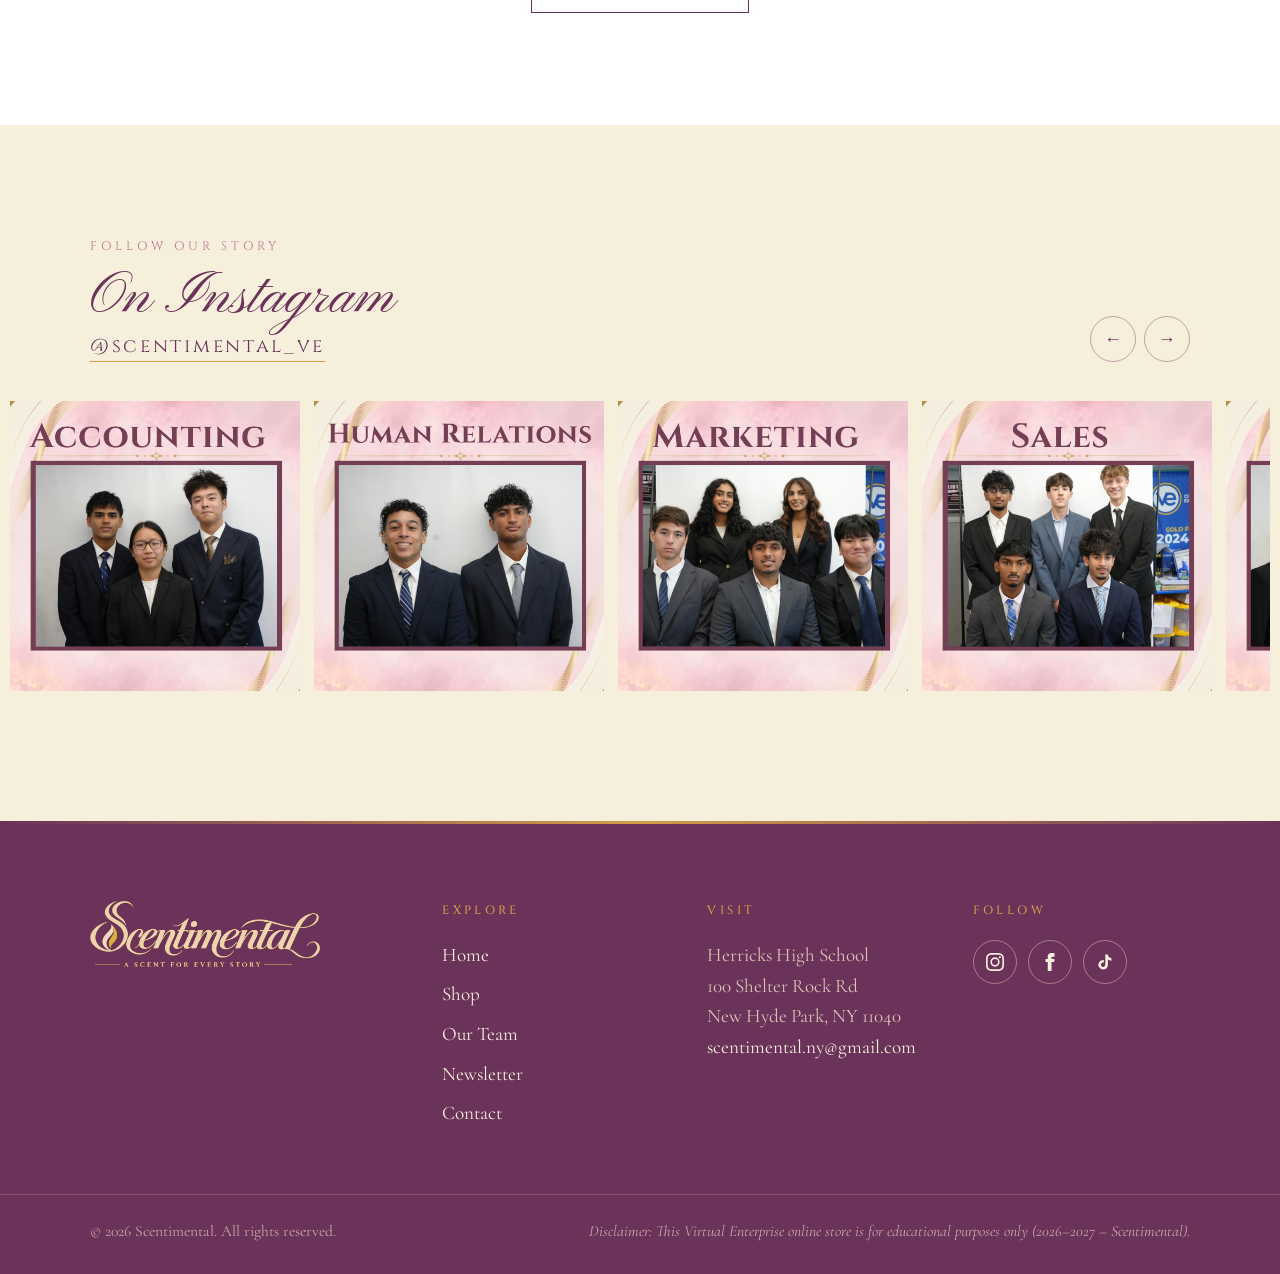
==== commit aeccaca6: "uopdatre company description" ====
--- a/index.html
+++ b/index.html
@@ -35,7 +35,7 @@
       <div class="wrap">
         <div class="hero-copy">
           <h1>A scent for every story</h1>
-          <p>Photos preserve what we see, but nothing preserves what we smell. Scentimental aims to produce candles resembling the places and people uniquely meaningful to you by preserving those memories through scent.</p>
+          <p>When gift-giving, we often reach for a generic gift, yet the presents we truly hold on to are the ones that are personal. A meaningful gift illustrates to the recipient that they are deeply seen, bringing appreciation and quiet comfort, even if one doesn't have the ability or time to handcraft such a thing. Giving from the heart should never feel out of reach. At Scentimental, we aim to create unique candles that allow you to turn your most meaningful places, memories, and feelings nto something you can experience whenever you want.</p>
           <a class="btn btn--gold" href="shop.html">Shop the Collection</a>
         </div>
       </div>
--- a/css/style.css
+++ b/css/style.css
@@ -13,17 +13,17 @@
    ========================================================== */
 
 :root {
-  --sand: #F1DAC4;
-  --sand-soft: #F8EBDD;
-  --paper: #FCF7F1;
+  --sand: #f6efdb;
+  /* --sand-soft: #F8EBDD; */
+  /* --paper: #FCF7F1; */
   --umber: #8F7663;
-  --umber-deep: #5E4A3C;
-  --gold: #D9AF3B;
-  --gold-deep: #A9831F;
-  --plum: #6B335A;
-  --plum-deep: #3F1C36;
-  --mauve: #A46787;
-  --mauve-soft: #E9D3DA;
+  /* --umber-deep: #5E4A3C; */
+  --gold: #D49D47;
+  /* --gold-deep: #A9831F; */
+  --plum: #6b325a;
+  /* --plum-deep: #3F1C36; */
+  --mauve: #b97692;
+  --mauve-soft: #ecced3;
 
   --script: "Pinyon Script", cursive;
   --caps: "Cinzel", Georgia, serif;
@@ -41,8 +41,8 @@
 
 body {
   margin: 0;
-  background: var(--paper);
-  color: var(--umber-deep);
+  background: white;
+  color: var(--umber);
   font-family: var(--text);
   font-size: 1.2rem;
   line-height: 1.65;
@@ -130,16 +130,16 @@
   padding: 1rem 2rem;
   border: 1px solid var(--plum);
   background: var(--plum);
-  color: var(--paper);
+  color: var(--sand);
   cursor: pointer;
   transition: background .3s, color .3s, border-color .3s;
 }
-.btn:hover { background: var(--plum-deep); border-color: var(--plum-deep); }
+.btn:hover { background: var(--plum); border-color: var(--plum); }
 
 .btn--gold {
   background: var(--gold);
   border-color: var(--gold);
-  color: var(--plum-deep);
+  color: var(--plum);
 }
 .btn--gold:hover { background: #E7C25A; border-color: #E7C25A; }
 
@@ -147,14 +147,14 @@
   background: transparent;
   color: var(--plum);
 }
-.btn--ghost:hover { background: var(--plum); color: var(--paper); }
+.btn--ghost:hover { background: var(--plum); color: var(--sand); }
 
 .btn--sm { padding: .75rem 1.4rem; font-size: .72rem; }
 
 /* ---------- announcement + header ---------- */
 
 .announce {
-  background: var(--plum-deep);
+  background: var(--plum);
   color: var(--sand);
   text-align: center;
   font-family: var(--caps);
@@ -168,7 +168,7 @@
 .site-header {
   position: relative;
   z-index: 20;
-  background: var(--paper);
+  background: var(--sand);
   border-bottom: 1px solid rgba(169, 131, 31, .35);
 }
 
@@ -212,7 +212,7 @@
 }
 .nav a:hover::after,
 .nav a[aria-current="page"]::after { width: 100%; left: 0; }
-.nav a[aria-current="page"] { color: var(--plum-deep); }
+.nav a[aria-current="page"] { color: var(--plum); }
 
 .nav-toggle {
   display: none;
@@ -273,8 +273,8 @@
   min-height: min(88vh, 760px);
   display: flex;
   align-items: center;
-  color: var(--paper);
-  background: var(--plum-deep) center / cover no-repeat;
+  color: var(--sand);
+  background: var(--plum) center / cover no-repeat;
 }
 .hero::before {
   content: "";
@@ -316,7 +316,7 @@
 
 /* ---------- product cards ---------- */
 .section { padding: clamp(4.5rem, 9vw, 7rem) 0; }
-.section--sand { background: var(--sand-soft); }
+.section--sand { background: var(--sand); }
 
 .products {
   display: grid;
@@ -400,7 +400,7 @@
   font-family: var(--caps);
   font-size: 1rem;
   letter-spacing: .1em;
-  color: var(--gold-deep);
+  color: var(--gold);
   margin: 0 0 1.1rem;
 }
 .product .btn { margin-top: auto; align-self: center; }
@@ -522,7 +522,7 @@
   overflow-x: auto;
   scroll-snap-type: x mandatory;
   scrollbar-width: thin;
-  scrollbar-color: var(--mauve) transparent;
+  scrollbar-color: var(--mauve--soft) transparent;
   padding: 0 var(--gutter) 18px;
   max-width: calc(var(--wrap) + 2 * var(--gutter));
   margin: 0 auto;
@@ -561,7 +561,7 @@
   margin: 0 auto;
   background:
     radial-gradient(ellipse at 50% 5%, rgba(252, 247, 241, .85), transparent 45%),
-    linear-gradient(160deg, var(--sand), var(--mauve-soft));
+    linear-gradient(160deg, var(--sand), var(--mauve));
   display: grid;
   place-items: center;
   text-align: center;
@@ -595,7 +595,7 @@
   font-family: var(--caps);
   font-size: .8rem;
   letter-spacing: .2em;
-  color: var(--gold-deep);
+  color: var(--gold);
 }
 .dept-head h2 {
   font-family: var(--script);
@@ -665,7 +665,7 @@
 .issue-cover {
   position: relative;
   aspect-ratio: 8.5 / 11;
-  background: var(--paper);
+  background: var(--sand);
   border: 1px solid rgba(143, 118, 99, .3);
   box-shadow: 0 1px 0 rgba(143, 118, 99, .2), 10px 12px 0 -1px var(--sand), 10px 12px 0 0 rgba(143, 118, 99, .25);
   padding: 9%;
@@ -694,7 +694,7 @@
 .issue-cover .art {
   flex: 1;
   margin-top: 6%;
-  background: linear-gradient(170deg, var(--sand), var(--mauve-soft));
+  background: linear-gradient(170deg, var(--sand), var(--mauve));
   display: grid;
   place-items: center;
 }
@@ -747,7 +747,7 @@
   color: var(--mauve);
   margin: 0 0 .4rem;
 }
-.contact-list p { margin: 0; font-size: 1.3rem; color: var(--plum-deep); line-height: 1.45; }
+.contact-list p { margin: 0; font-size: 1.3rem; color: var(--plum); line-height: 1.45; }
 .contact-list a { text-decoration: none; border-bottom: 1px solid var(--gold); }
 .contact-list a:hover { color: var(--mauve); }
 
@@ -808,7 +808,7 @@
 
 .site-footer {
   position: relative;
-  background: var(--plum-deep);
+  background: var(--plum);
   color: var(--sand);
   padding: 5rem 0 0;
   overflow: hidden;
@@ -850,7 +850,7 @@
 .site-footer a:hover { color: var(--gold); }
 .site-footer address { font-style: normal; color: rgba(241, 218, 196, .85); line-height: 1.6; }
 .site-footer .socials a { color: var(--sand); border-color: rgba(241, 218, 196, .45); }
-.site-footer .socials a:hover { background: var(--gold); color: var(--plum-deep); border-color: var(--gold); }
+.site-footer .socials a:hover { background: var(--gold); color: var(--plum); border-color: var(--gold); }
 
 .footer-base {
   border-top: 1px solid rgba(241, 218, 196, .18);
@@ -892,7 +892,7 @@
     top: 100%;
     left: 0;
     right: 0;
-    background: var(--paper);
+    background: var(--sand);
     border-bottom: 1px solid rgba(169, 131, 31, .35);
     max-height: 0;
     overflow: hidden;
@@ -932,7 +932,7 @@
   .group-photo { aspect-ratio: 4 / 3; }
 }
 
-.map { background: var(--sand-soft); }
+.map { background: var(--sand); }
 .directions {
   justify-self: start;
   font-family: var(--caps);
@@ -1014,7 +1014,7 @@
   width: 100%;
   aspect-ratio: 1/1;
   overflow: hidden;
-  background: var(--sand-soft);
+  background: var(--sand);
 }
 
 .collection-products:not(.custom-products) .product-photo img{
@@ -1041,7 +1041,7 @@
 .products .product-photo{
   width: 100%;
   aspect-ratio: 1/1;
-  background: var(--sand-soft);
+  background: var(--sand);
   overflow: hidden;
 }
 
@@ -1074,7 +1074,7 @@
   font-size: .68rem;
   letter-spacing: .16em;
   text-transform: uppercase;
-  color: var(--gold-deep);
+  color: var(--gold);
 }
 .bundle-selectors{
   display: grid;
@@ -1101,7 +1101,7 @@
   padding: .65rem .5rem;
   border: 1px solid rgba(107,51,90,.35);
   border-radius: 0;
-  background: var(--paper);
+  background: var(--sand);
   color: var(--plum);
   font-family: var(--text);
   font-size: 1rem;
@@ -1109,7 +1109,7 @@
 }
 .bundle-selectors select:focus{
   outline: 1px solid var(--gold);
-  border-color: var(--gold-deep);
+  border-color: var(--gold);
 }
 .bundle-buy-button{
   display: flex;
@@ -1198,7 +1198,7 @@
   width: 100%;
   height: var(--H);
   overflow: hidden;
-  background: var(--sand-soft);
+  background: var(--sand);
   outline: 1px solid rgba(169, 131,31,.5);
   outline-offset: 8px;
 }
